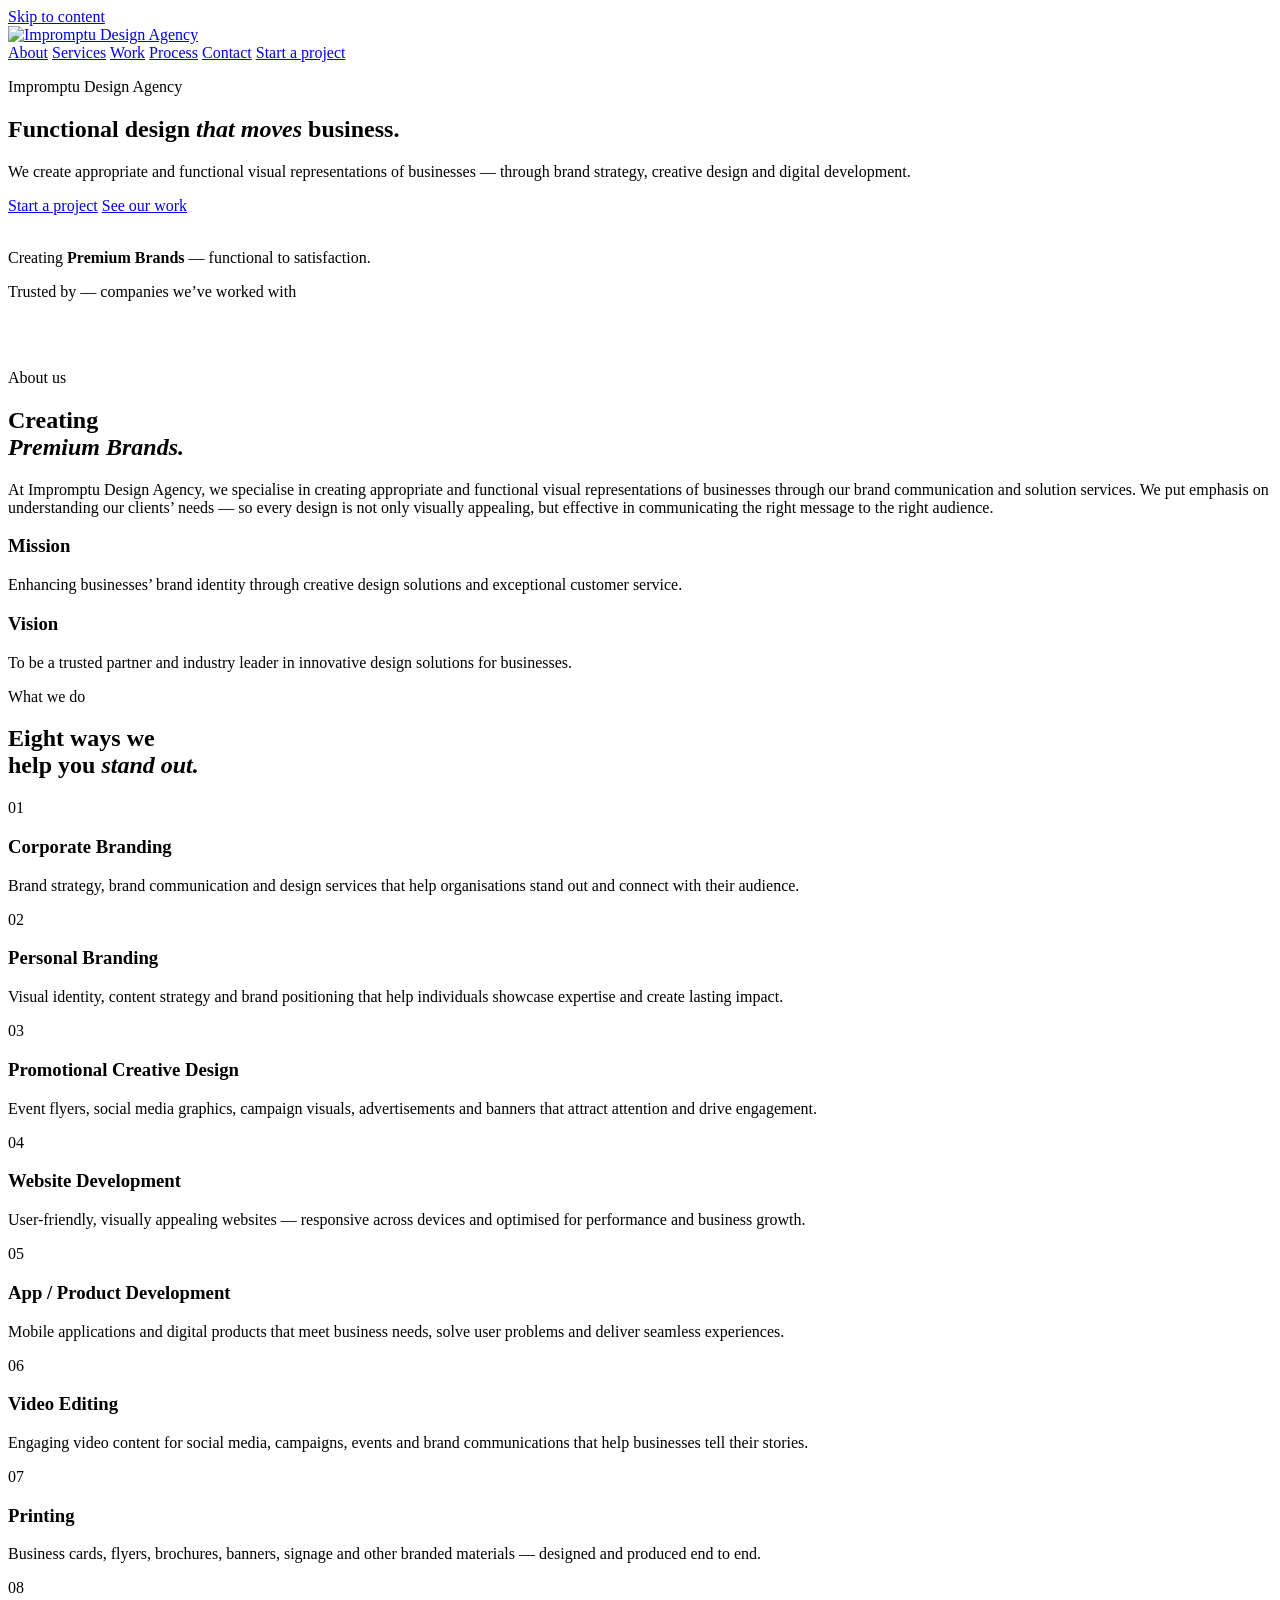
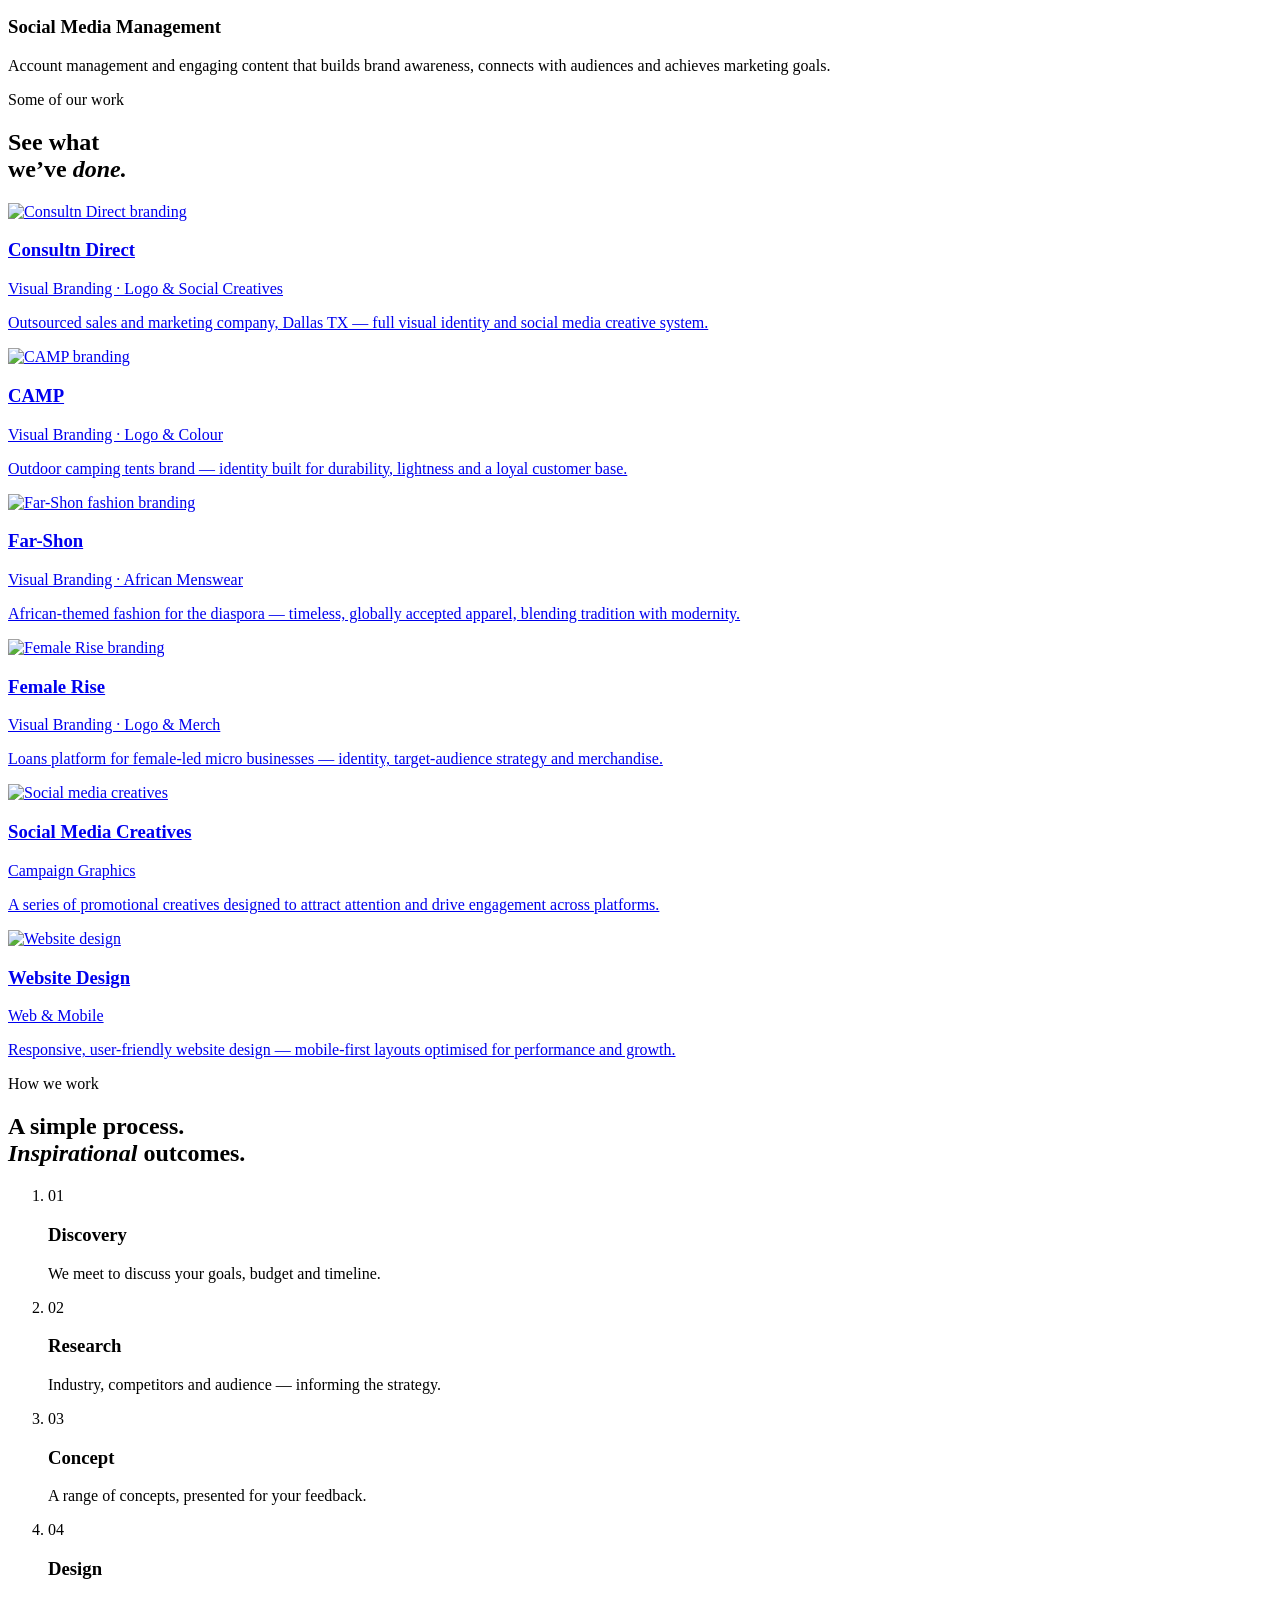
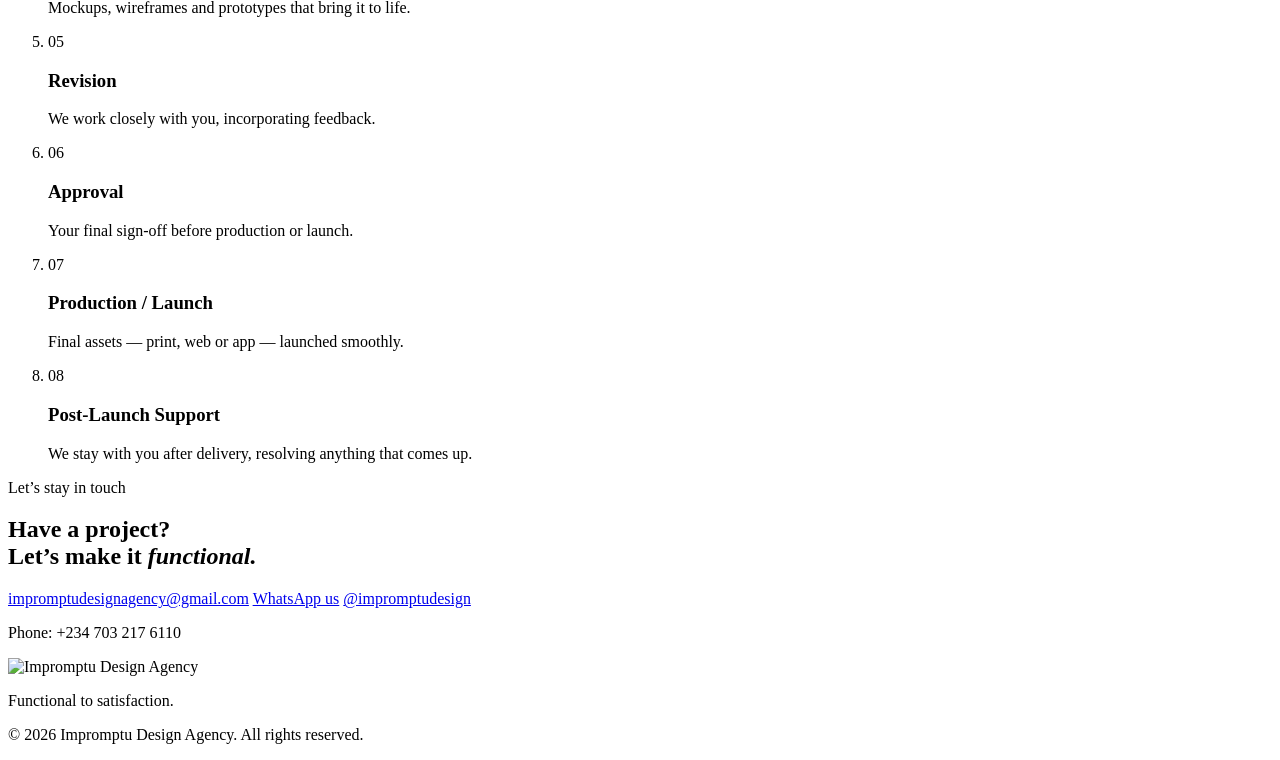
==== index.html @ 87042436 "Add index.html" ====
<!DOCTYPE html>
<html lang="en">
<head>
<meta charset="UTF-8">
<meta name="viewport" content="width=device-width, initial-scale=1.0">
<title>Impromptu Design Agency — Functional to Satisfaction</title>
<meta name="description" content="Impromptu Design Agency creates appropriate and functional visual representations of businesses through brand strategy, design and development.">
<link rel="icon" type="image/png" href="img/brand/icon.png">
<link rel="preconnect" href="https://fonts.googleapis.com">
<link rel="preconnect" href="https://fonts.gstatic.com" crossorigin>
<link href="https://fonts.googleapis.com/css2?family=Rubik:ital,wght@0,300;0,400;0,500;0,600;0,700;1,400&family=Lora:ital,wght@0,400;0,500;0,600;1,400;1,500&family=Syne:wght@500;600;700;800&display=swap" rel="stylesheet">
<link rel="stylesheet" href="css/style.css">
</head>
<body>

<a class="skip" href="#main">Skip to content</a>

<header class="site-header" id="top">
  <nav class="nav container" aria-label="Main">
    <a class="brand" href="#top" aria-label="Impromptu Design Agency home">
      <img src="img/brand/logo-secondary.png" alt="Impromptu Design Agency">
    </a>
    <div class="nav-links">
      <a href="#about">About</a>
      <a href="#services">Services</a>
      <a href="#work">Work</a>
      <a href="#process">Process</a>
      <a href="#contact">Contact</a>
      <a class="btn btn-crimson" href="mailto:impromptudesignagency@gmail.com">Start a project</a>
    </div>
  </nav>
</header>

<main id="main">

  <!-- HERO -->
  <section class="hero" aria-label="Intro">
    <div class="hero-pattern" aria-hidden="true"></div>
    <div class="container hero-inner">
      <p class="kicker reveal">Impromptu Design Agency</p>
      <h1 class="hero-title reveal">
        <span class="line">Functional design</span>
        <span class="line"><em>that moves</em> business.</span>
      </h1>
      <p class="hero-sub reveal">We create appropriate and functional visual representations of businesses — through brand strategy, creative design and digital development.</p>
      <div class="hero-cta reveal">
        <a class="btn btn-crimson" href="mailto:impromptudesignagency@gmail.com">Start a project</a>
        <a class="btn btn-ghost" href="#work">See our work</a>
      </div>
      <div class="hero-note reveal">
        <span class="droplet" aria-hidden="true"><img src="img/brand/icon.png" alt=""></span>
        <p>Creating <strong>Premium Brands</strong> — functional to satisfaction.</p>
      </div>
    </div>
  </section>

  <!-- CLIENTS MARQUEE -->
  <section class="clients" aria-label="Clients we have worked with">
    <div class="container">
      <p class="clients-label reveal">Trusted by — companies we&rsquo;ve worked with</p>
    </div>
    <div class="marquee reveal" aria-hidden="true">
      <div class="marquee-track">
        <div class="marquee-group">
          <img src="img/clients/logo_r1_1.png" alt="">
          <img src="img/clients/logo_r1_2.png" alt="">
          <img src="img/clients/logo_r1_3.png" alt="">
          <img src="img/clients/logo_r2_1.png" alt="">
          <img src="img/clients/logo_r2_2.png" alt="">
          <img src="img/clients/logo_r2_3.png" alt="">
          <img src="img/clients/logo_r3_1.png" alt="">
          <img src="img/clients/logo_r3_2.png" alt="">
          <img src="img/clients/logo_r3_3.png" alt="">
          <img src="img/clients/logo_r4_1.png" alt="">
          <img src="img/clients/logo_r4_2.png" alt="">
          <img src="img/clients/logo_r4_3.png" alt="">
          <img src="img/clients/logo_r5_1.png" alt="">
          <img src="img/clients/logo_r5_2.png" alt="">
          <img src="img/clients/logo_r5_3.png" alt="">
        </div>
        <div class="marquee-group">
          <img src="img/clients/logo_r1_1.png" alt="">
          <img src="img/clients/logo_r1_2.png" alt="">
          <img src="img/clients/logo_r1_3.png" alt="">
          <img src="img/clients/logo_r2_1.png" alt="">
          <img src="img/clients/logo_r2_2.png" alt="">
          <img src="img/clients/logo_r2_3.png" alt="">
          <img src="img/clients/logo_r3_1.png" alt="">
          <img src="img/clients/logo_r3_2.png" alt="">
          <img src="img/clients/logo_r3_3.png" alt="">
          <img src="img/clients/logo_r4_1.png" alt="">
          <img src="img/clients/logo_r4_2.png" alt="">
          <img src="img/clients/logo_r4_3.png" alt="">
          <img src="img/clients/logo_r5_1.png" alt="">
          <img src="img/clients/logo_r5_2.png" alt="">
          <img src="img/clients/logo_r5_3.png" alt="">
        </div>
      </div>
    </div>
  </section>

  <!-- ABOUT -->
  <section class="about section" id="about">
    <div class="container">
      <p class="kicker reveal">About us</p>
      <h2 class="section-title reveal">Creating<br><em>Premium Brands.</em></h2>
      <div class="about-grid">
        <p class="about-lead reveal">At Impromptu Design Agency, we specialise in creating appropriate and functional visual representations of businesses through our brand communication and solution services. We put emphasis on understanding our clients&rsquo; needs — so every design is not only visually appealing, but effective in communicating the right message to the right audience.</p>
        <div class="about-cards">
          <div class="card reveal">
            <h3>Mission</h3>
            <p>Enhancing businesses&rsquo; brand identity through creative design solutions and exceptional customer service.</p>
          </div>
          <div class="card reveal">
            <h3>Vision</h3>
            <p>To be a trusted partner and industry leader in innovative design solutions for businesses.</p>
          </div>
        </div>
      </div>
    </div>
  </section>

  <!-- SERVICES -->
  <section class="services section" id="services">
    <div class="container">
      <p class="kicker reveal">What we do</p>
      <h2 class="section-title reveal">Eight ways we<br>help you <em>stand out.</em></h2>
      <div class="services-grid">
        <article class="service reveal">
          <span class="num">01</span>
          <h3>Corporate Branding</h3>
          <p>Brand strategy, brand communication and design services that help organisations stand out and connect with their audience.</p>
        </article>
        <article class="service reveal">
          <span class="num">02</span>
          <h3>Personal Branding</h3>
          <p>Visual identity, content strategy and brand positioning that help individuals showcase expertise and create lasting impact.</p>
        </article>
        <article class="service reveal">
          <span class="num">03</span>
          <h3>Promotional Creative Design</h3>
          <p>Event flyers, social media graphics, campaign visuals, advertisements and banners that attract attention and drive engagement.</p>
        </article>
        <article class="service reveal">
          <span class="num">04</span>
          <h3>Website Development</h3>
          <p>User-friendly, visually appealing websites — responsive across devices and optimised for performance and business growth.</p>
        </article>
        <article class="service reveal">
          <span class="num">05</span>
          <h3>App / Product Development</h3>
          <p>Mobile applications and digital products that meet business needs, solve user problems and deliver seamless experiences.</p>
        </article>
        <article class="service reveal">
          <span class="num">06</span>
          <h3>Video Editing</h3>
          <p>Engaging video content for social media, campaigns, events and brand communications that help businesses tell their stories.</p>
        </article>
        <article class="service reveal">
          <span class="num">07</span>
          <h3>Printing</h3>
          <p>Business cards, flyers, brochures, banners, signage and other branded materials — designed and produced end to end.</p>
        </article>
        <article class="service reveal">
          <span class="num">08</span>
          <h3>Social Media Management</h3>
          <p>Account management and engaging content that builds brand awareness, connects with audiences and achieves marketing goals.</p>
        </article>
      </div>
    </div>
  </section>

  <!-- WORK -->
  <section class="work section" id="work">
    <div class="container">
      <p class="kicker reveal">Some of our work</p>
      <h2 class="section-title reveal">See what<br>we&rsquo;ve <em>done.</em></h2>
      <div class="work-grid">
        <a class="work-tile reveal" href="#contact">
          <div class="tile-media"><img src="img/portfolio/consultn/2.jpg" alt="Consultn Direct branding"></div>
          <div class="tile-info">
            <h3>Consultn Direct</h3>
            <p class="tag">Visual Branding · Logo &amp; Social Creatives</p>
            <p>Outsourced sales and marketing company, Dallas TX — full visual identity and social media creative system.</p>
          </div>
        </a>
        <a class="work-tile reveal" href="#contact">
          <div class="tile-media"><img src="img/portfolio/camp/1.jpg" alt="CAMP branding"></div>
          <div class="tile-info">
            <h3>CAMP</h3>
            <p class="tag">Visual Branding · Logo &amp; Colour</p>
            <p>Outdoor camping tents brand — identity built for durability, lightness and a loyal customer base.</p>
          </div>
        </a>
        <a class="work-tile reveal" href="#contact">
          <div class="tile-media"><img src="img/portfolio/farshion/2.jpg" alt="Far-Shon fashion branding"></div>
          <div class="tile-info">
            <h3>Far-Shon</h3>
            <p class="tag">Visual Branding · African Menswear</p>
            <p>African-themed fashion for the diaspora — timeless, globally accepted apparel, blending tradition with modernity.</p>
          </div>
        </a>
        <a class="work-tile reveal" href="#contact">
          <div class="tile-media"><img src="img/portfolio/femalerise/1.jpg" alt="Female Rise branding"></div>
          <div class="tile-info">
            <h3>Female Rise</h3>
            <p class="tag">Visual Branding · Logo &amp; Merch</p>
            <p>Loans platform for female-led micro businesses — identity, target-audience strategy and merchandise.</p>
          </div>
        </a>
        <a class="work-tile reveal" href="#contact">
          <div class="tile-media"><img src="img/portfolio/social/1.jpg" alt="Social media creatives"></div>
          <div class="tile-info">
            <h3>Social Media Creatives</h3>
            <p class="tag">Campaign Graphics</p>
            <p>A series of promotional creatives designed to attract attention and drive engagement across platforms.</p>
          </div>
        </a>
        <a class="work-tile reveal" href="#contact">
          <div class="tile-media"><img src="img/portfolio/webdesign/1.jpg" alt="Website design"></div>
          <div class="tile-info">
            <h3>Website Design</h3>
            <p class="tag">Web &amp; Mobile</p>
            <p>Responsive, user-friendly website design — mobile-first layouts optimised for performance and growth.</p>
          </div>
        </a>
      </div>
    </div>
  </section>

  <!-- PROCESS -->
  <section class="process section" id="process">
    <div class="container">
      <p class="kicker reveal">How we work</p>
      <h2 class="section-title reveal">A simple process.<br><em>Inspirational</em> outcomes.</h2>
      <ol class="process-list">
        <li class="reveal"><span class="num">01</span><h3>Discovery</h3><p>We meet to discuss your goals, budget and timeline.</p></li>
        <li class="reveal"><span class="num">02</span><h3>Research</h3><p>Industry, competitors and audience — informing the strategy.</p></li>
        <li class="reveal"><span class="num">03</span><h3>Concept</h3><p>A range of concepts, presented for your feedback.</p></li>
        <li class="reveal"><span class="num">04</span><h3>Design</h3><p>Mockups, wireframes and prototypes that bring it to life.</p></li>
        <li class="reveal"><span class="num">05</span><h3>Revision</h3><p>We work closely with you, incorporating feedback.</p></li>
        <li class="reveal"><span class="num">06</span><h3>Approval</h3><p>Your final sign-off before production or launch.</p></li>
        <li class="reveal"><span class="num">07</span><h3>Production / Launch</h3><p>Final assets — print, web or app — launched smoothly.</p></li>
        <li class="reveal"><span class="num">08</span><h3>Post-Launch Support</h3><p>We stay with you after delivery, resolving anything that comes up.</p></li>
      </ol>
    </div>
  </section>

  <!-- CONTACT -->
  <section class="contact section" id="contact">
    <div class="container">
      <p class="kicker reveal">Let&rsquo;s stay in touch</p>
      <h2 class="section-title reveal">Have a project?<br>Let&rsquo;s make it <em>functional.</em></h2>
      <div class="contact-actions reveal">
        <a class="btn btn-crimson" href="mailto:impromptudesignagency@gmail.com">impromptudesignagency@gmail.com</a>
        <a class="btn btn-ghost" href="https://wa.me/2347032176110" target="_blank" rel="noopener">WhatsApp us</a>
        <a class="btn btn-ghost" href="https://instagram.com/impromptudesign" target="_blank" rel="noopener">@impromptudesign</a>
      </div>
      <p class="contact-phone reveal">Phone: +234 703 217 6110</p>
    </div>
  </section>

</main>

<footer class="site-footer">
  <div class="container footer-inner">
    <img src="img/brand/logo-secondary.png" alt="Impromptu Design Agency">
    <p>Functional to satisfaction.</p>
    <p class="fine">© <span id="year">2026</span> Impromptu Design Agency. All rights reserved.</p>
  </div>
</footer>

<script src="js/main.js"></script>
</body>
</html>
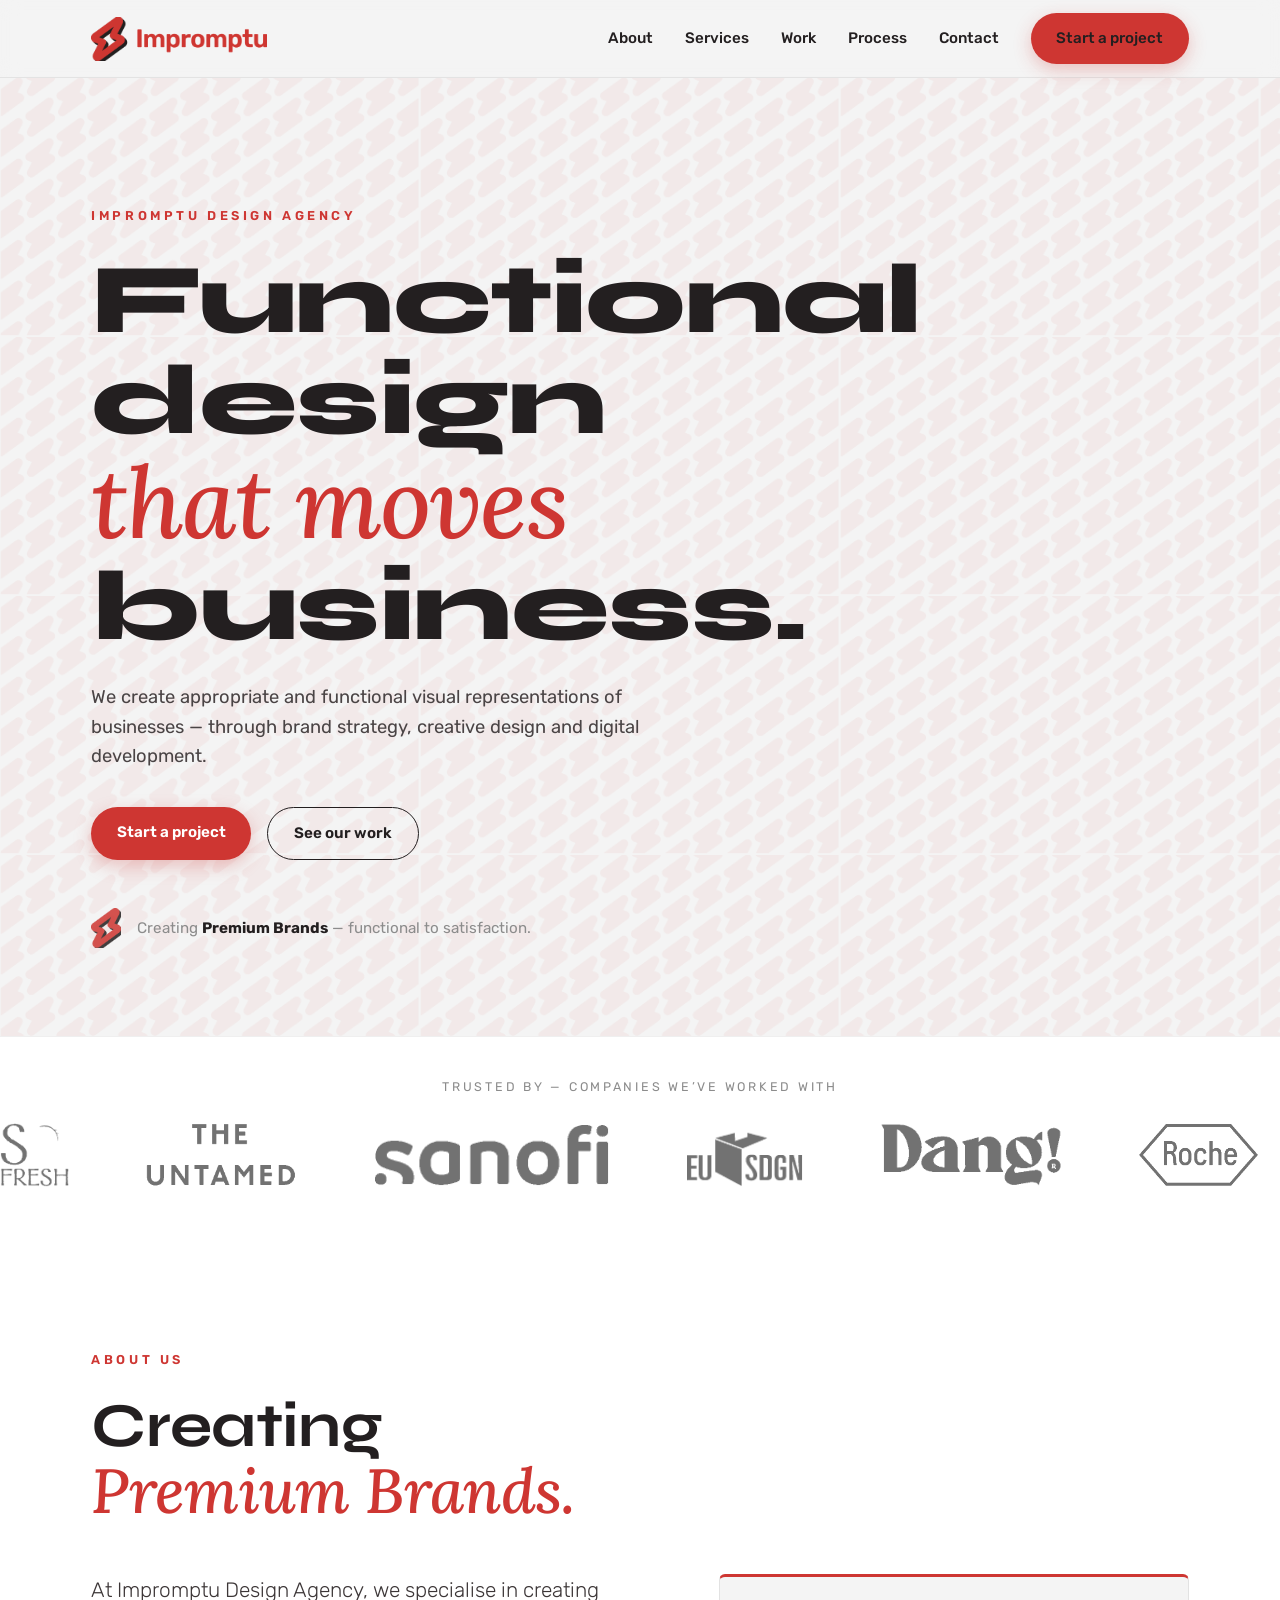
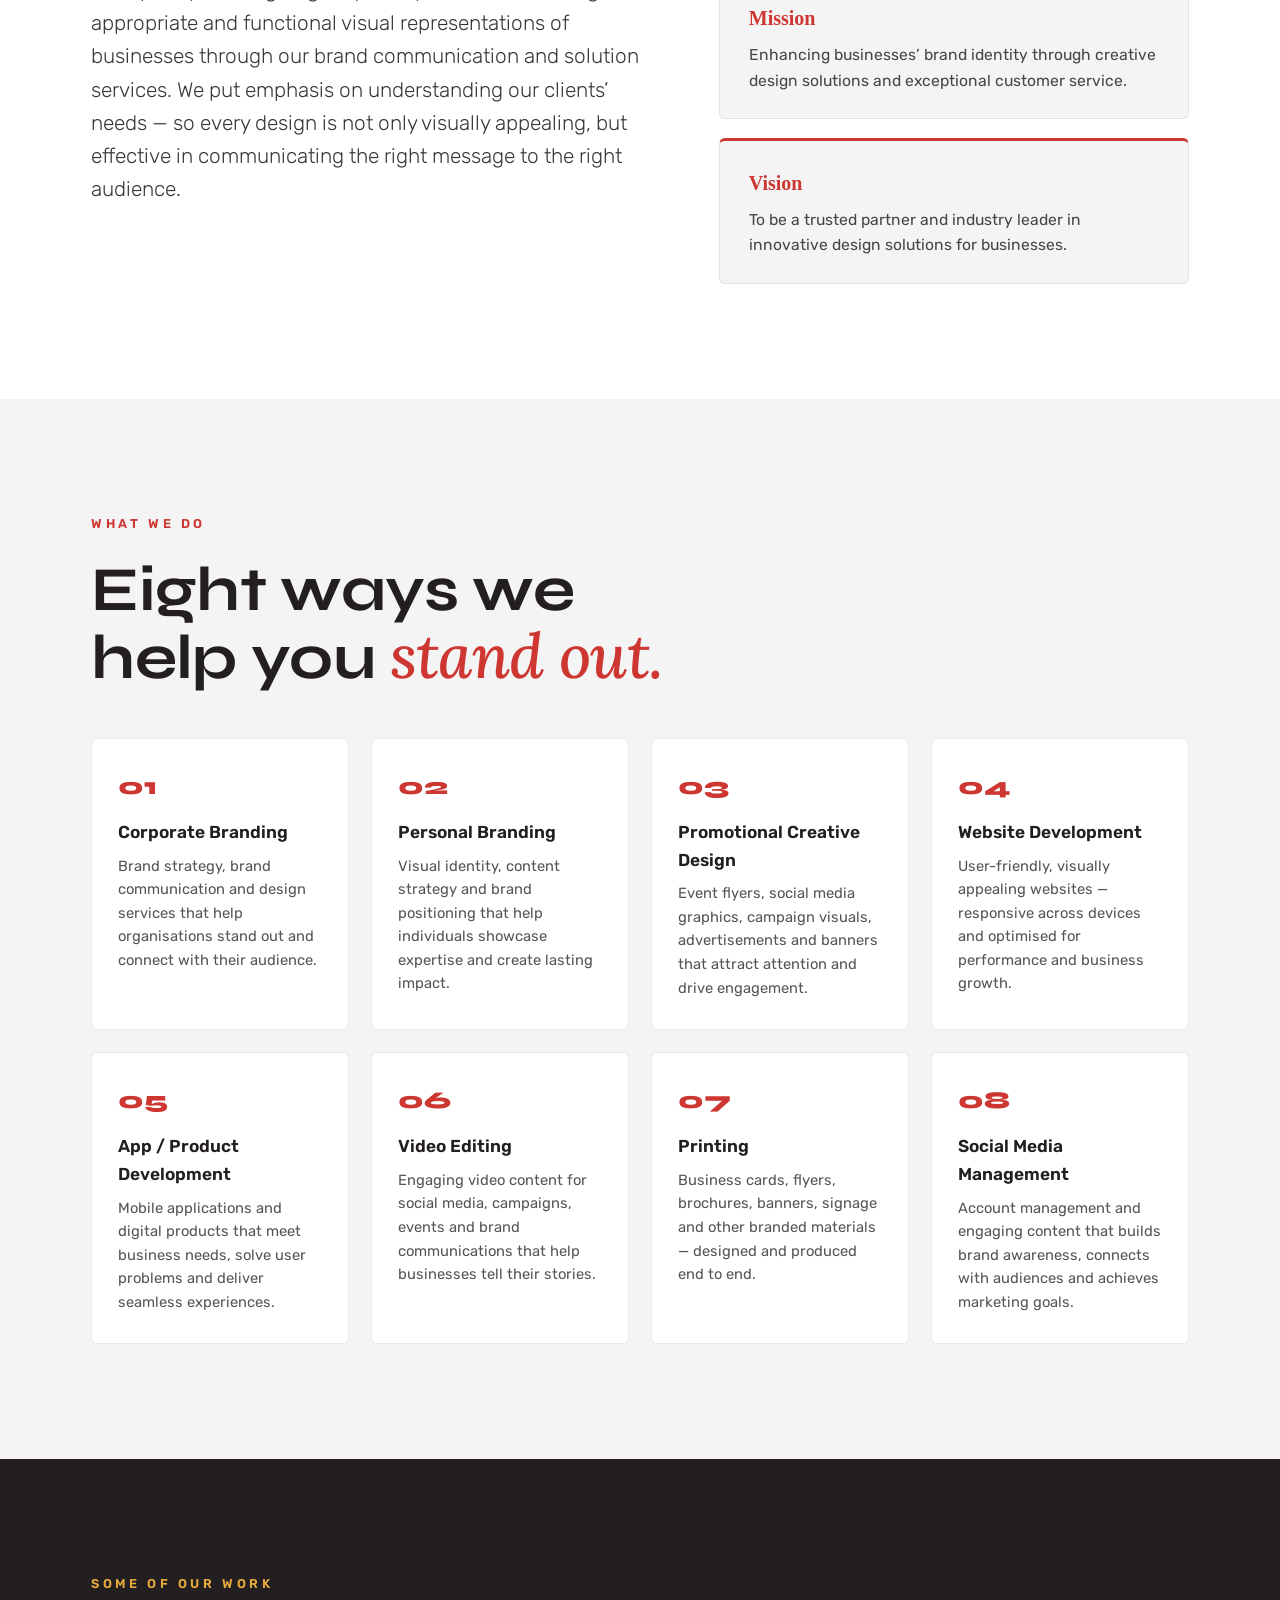
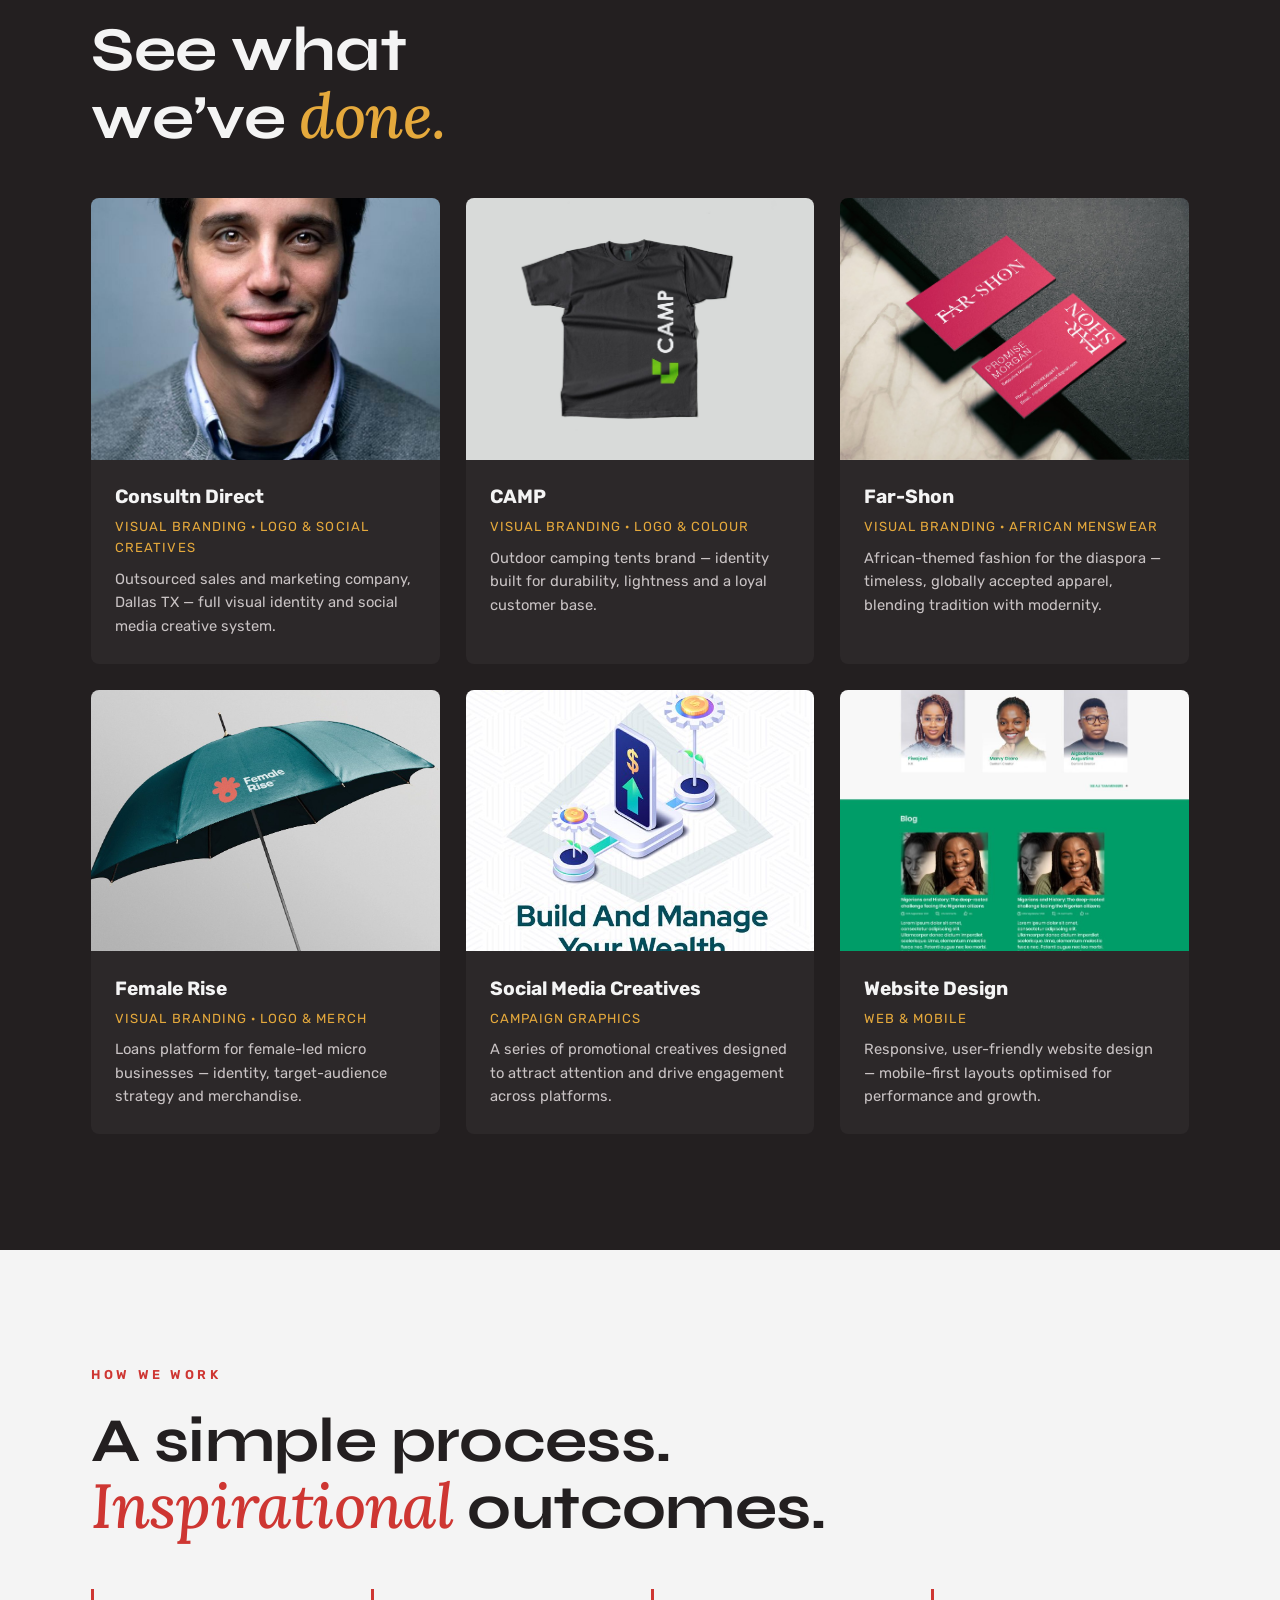
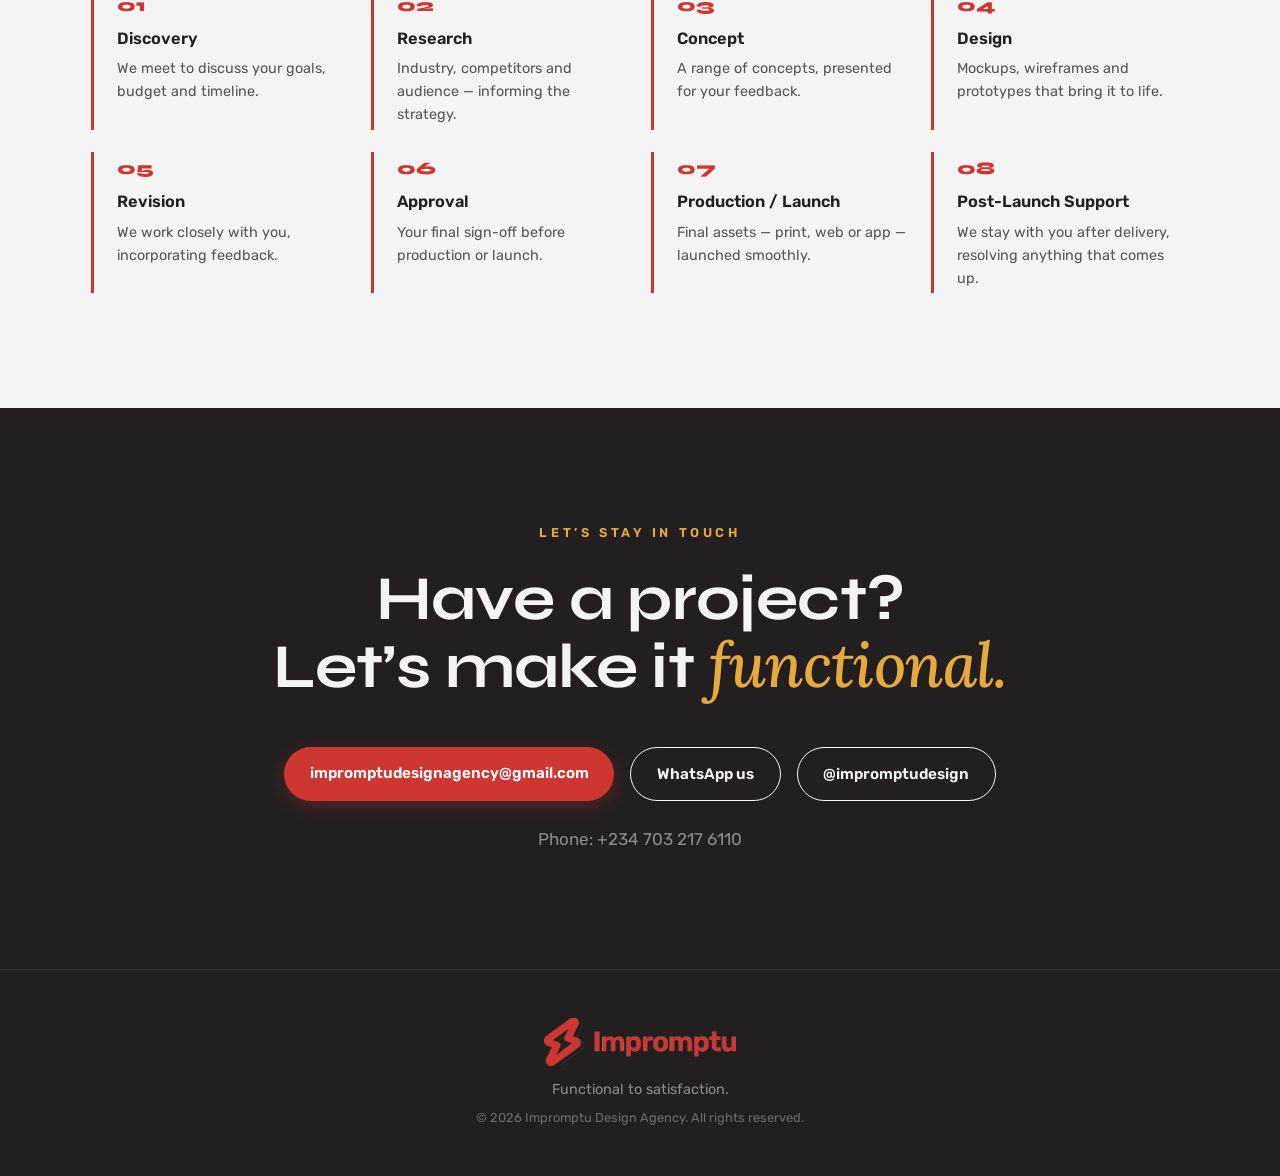
==== commit 9c7ca718: "Portfolio pages: index.html" ====
--- a/index.html
+++ b/index.html
@@ -23,7 +23,7 @@
     <div class="nav-links">
       <a href="#about">About</a>
       <a href="#services">Services</a>
-      <a href="#work">Work</a>
+      <a href="work.html">Work</a>
       <a href="#process">Process</a>
       <a href="#contact">Contact</a>
       <a class="btn btn-crimson" href="mailto:impromptudesignagency@gmail.com">Start a project</a>
@@ -176,7 +176,7 @@
       <p class="kicker reveal">Some of our work</p>
       <h2 class="section-title reveal">See what<br>we&rsquo;ve <em>done.</em></h2>
       <div class="work-grid">
-        <a class="work-tile reveal" href="#contact">
+        <a class="work-tile reveal" href="work/consultn/">
           <div class="tile-media"><img src="img/portfolio/consultn/2.jpg" alt="Consultn Direct branding"></div>
           <div class="tile-info">
             <h3>Consultn Direct</h3>
@@ -184,7 +184,7 @@
             <p>Outsourced sales and marketing company, Dallas TX — full visual identity and social media creative system.</p>
           </div>
         </a>
-        <a class="work-tile reveal" href="#contact">
+        <a class="work-tile reveal" href="work/camp/">
           <div class="tile-media"><img src="img/portfolio/camp/1.jpg" alt="CAMP branding"></div>
           <div class="tile-info">
             <h3>CAMP</h3>
@@ -192,7 +192,7 @@
             <p>Outdoor camping tents brand — identity built for durability, lightness and a loyal customer base.</p>
           </div>
         </a>
-        <a class="work-tile reveal" href="#contact">
+        <a class="work-tile reveal" href="work/farshion/">
           <div class="tile-media"><img src="img/portfolio/farshion/2.jpg" alt="Far-Shon fashion branding"></div>
           <div class="tile-info">
             <h3>Far-Shon</h3>
@@ -200,7 +200,7 @@
             <p>African-themed fashion for the diaspora — timeless, globally accepted apparel, blending tradition with modernity.</p>
           </div>
         </a>
-        <a class="work-tile reveal" href="#contact">
+        <a class="work-tile reveal" href="work/femalerise/">
           <div class="tile-media"><img src="img/portfolio/femalerise/1.jpg" alt="Female Rise branding"></div>
           <div class="tile-info">
             <h3>Female Rise</h3>
@@ -208,7 +208,7 @@
             <p>Loans platform for female-led micro businesses — identity, target-audience strategy and merchandise.</p>
           </div>
         </a>
-        <a class="work-tile reveal" href="#contact">
+        <a class="work-tile reveal" href="work/social/">
           <div class="tile-media"><img src="img/portfolio/social/1.jpg" alt="Social media creatives"></div>
           <div class="tile-info">
             <h3>Social Media Creatives</h3>
@@ -216,7 +216,7 @@
             <p>A series of promotional creatives designed to attract attention and drive engagement across platforms.</p>
           </div>
         </a>
-        <a class="work-tile reveal" href="#contact">
+        <a class="work-tile reveal" href="work/webdesign/">
           <div class="tile-media"><img src="img/portfolio/webdesign/1.jpg" alt="Website design"></div>
           <div class="tile-info">
             <h3>Website Design</h3>
--- a/css/style.css
+++ b/css/style.css
@@ -0,0 +1,234 @@
+/* Impromptu Design Agency — brand palette & type */
+:root {
+  --crimson: #CE3632;
+  --crimson-dark: #A92A26;
+  --charcoal: #231F20;
+  --alabaster: #F4F4F4;
+  --gray: #8C8C8C;
+  --navy: #2C3E50;
+  --amber: #E5A93C;
+  --white: #FFFFFF;
+  --font-body: "Rubik", system-ui, sans-serif;
+  --font-serif: "Lora", Georgia, serif;
+  --font-display: "Syne", "Rubik", sans-serif;
+  --maxw: 1200px;
+  --pad: clamp(1.25rem, 4vw, 4rem);
+}
+
+*, *::before, *::after { box-sizing: border-box; margin: 0; padding: 0; }
+
+html { scroll-behavior: smooth; }
+
+body {
+  font-family: var(--font-body);
+  background: var(--alabaster);
+  color: var(--charcoal);
+  line-height: 1.6;
+  font-size: 17px;
+  -webkit-font-smoothing: antialiased;
+}
+
+img { max-width: 100%; display: block; }
+
+.skip {
+  position: absolute; left: -9999px; top: 0;
+  background: var(--crimson); color: #fff; padding: .75rem 1.25rem; z-index: 999;
+}
+.skip:focus { left: 0; }
+
+.container { max-width: var(--maxw); margin: 0 auto; padding: 0 var(--pad); }
+.section { padding: clamp(4rem, 9vw, 7.5rem) 0; }
+
+/* ---------- nav ---------- */
+.site-header {
+  position: sticky; top: 0; z-index: 100;
+  background: rgba(244,244,244,.92);
+  backdrop-filter: blur(10px);
+  border-bottom: 1px solid rgba(35,31,32,.08);
+}
+.nav { display: flex; align-items: center; justify-content: space-between; padding-top: .8rem; padding-bottom: .8rem; }
+.brand img { height: 44px; width: auto; }
+.nav-links { display: flex; align-items: center; gap: clamp(1rem, 2.5vw, 2rem); }
+.nav-links a { text-decoration: none; color: var(--charcoal); font-weight: 500; font-size: .95rem; position: relative; }
+.nav-links a:not(.btn)::after {
+  content: ""; position: absolute; left: 0; bottom: -4px; height: 2px; width: 0;
+  background: var(--crimson); transition: width .25s ease;
+}
+.nav-links a:not(.btn):hover::after { width: 100%; }
+
+.btn {
+  display: inline-block; padding: .85rem 1.6rem; border-radius: 999px;
+  font-weight: 600; font-size: .95rem; text-decoration: none;
+  transition: transform .2s ease, box-shadow .2s ease, background .2s ease, color .2s ease;
+}
+.btn:hover { transform: translateY(-2px); }
+.btn-crimson { background: var(--crimson); color: #fff; box-shadow: 0 6px 18px rgba(206,54,50,.28); }
+.btn-crimson:hover { background: var(--crimson-dark); }
+.btn-ghost { border: 1.5px solid var(--charcoal); color: var(--charcoal); background: transparent; }
+.btn-ghost:hover { background: var(--charcoal); color: var(--alabaster); }
+
+/* ---------- hero ---------- */
+.hero {
+  position: relative; overflow: hidden;
+  padding: clamp(4rem, 10vw, 8rem) 0 clamp(3rem, 7vw, 5.5rem);
+}
+.hero-pattern {
+  position: absolute; inset: 0; opacity: .05; pointer-events: none;
+  background-image: url("../img/brand/pattern.png");
+  background-size: 420px; background-repeat: repeat;
+}
+.hero-inner { position: relative; }
+.kicker {
+  text-transform: uppercase; letter-spacing: .28em; font-size: .8rem;
+  color: var(--crimson); font-weight: 600; margin-bottom: 1.4rem;
+}
+.hero-title {
+  font-family: var(--font-display);
+  font-size: clamp(2.6rem, 8.5vw, 6.2rem);
+  line-height: 1.02; font-weight: 800; letter-spacing: -.015em;
+}
+.hero-title .line { display: block; }
+.hero-title em { font-family: var(--font-serif); font-style: italic; font-weight: 500; color: var(--crimson); }
+.hero-sub {
+  max-width: 620px; margin-top: 1.6rem; font-size: clamp(1rem, 1.6vw, 1.15rem);
+  color: #4a4445;
+}
+.hero-cta { margin-top: 2.2rem; display: flex; flex-wrap: wrap; gap: 1rem; }
+.hero-note {
+  margin-top: 3rem; display: flex; align-items: center; gap: 1rem;
+  color: var(--gray); font-size: .95rem;
+}
+.hero-note .droplet img { height: 40px; width: auto; opacity: .85; }
+.hero-note strong { color: var(--charcoal); }
+
+/* ---------- clients marquee ---------- */
+.clients { padding: 2.5rem 0 3rem; border-top: 1px solid rgba(35,31,32,.07); background: var(--white); }
+.clients-label {
+  text-transform: uppercase; letter-spacing: .22em; font-size: .78rem;
+  color: var(--gray); text-align: center; margin-bottom: 1.6rem;
+}
+.marquee { overflow: hidden; }
+.marquee-track { display: flex; width: max-content; animation: marquee 55s linear infinite; }
+.marquee:hover .marquee-track { animation-play-state: paused; }
+.marquee-group { display: flex; align-items: center; gap: clamp(2.5rem, 6vw, 5rem); padding-right: clamp(2.5rem, 6vw, 5rem); }
+.marquee-group img {
+  height: clamp(42px, 6vw, 64px); width: auto;
+  filter: grayscale(1) contrast(1.05); opacity: .55;
+  transition: opacity .3s ease, filter .3s ease;
+}
+.marquee-group img:hover { opacity: 1; filter: grayscale(0); }
+@keyframes marquee { from { transform: translateX(0); } to { transform: translateX(-50%); } }
+
+/* ---------- section titles ---------- */
+.section-title {
+  font-family: var(--font-display);
+  font-size: clamp(2.1rem, 5.5vw, 3.9rem);
+  line-height: 1.05; font-weight: 700; letter-spacing: -.01em;
+  margin-bottom: clamp(2rem, 4vw, 3rem);
+}
+.section-title em { font-family: var(--font-serif); font-style: italic; font-weight: 500; color: var(--crimson); }
+
+/* ---------- about ---------- */
+.about { background: var(--white); }
+.about-grid { display: grid; grid-template-columns: 1.2fr 1fr; gap: clamp(2rem, 5vw, 4rem); align-items: start; }
+.about-lead { font-size: clamp(1.05rem, 1.8vw, 1.3rem); font-weight: 300; color: #3c3637; }
+.about-cards { display: grid; gap: 1.2rem; }
+.card {
+  background: var(--alabaster); border: 1px solid rgba(35,31,32,.08);
+  border-top: 3px solid var(--crimson); padding: 1.6rem 1.8rem; border-radius: 6px;
+}
+.card h3 { font-family: var(--font-serif); font-size: 1.25rem; margin-bottom: .5rem; color: var(--crimson); }
+.card p { color: #4a4445; font-size: .98rem; }
+
+/* ---------- services ---------- */
+.services-grid { display: grid; grid-template-columns: repeat(4, 1fr); gap: 1.4rem; }
+.service {
+  background: var(--white); border: 1px solid rgba(35,31,32,.09);
+  padding: 1.8rem 1.6rem; border-radius: 6px;
+  transition: transform .25s ease, box-shadow .25s ease, border-color .25s ease;
+}
+.service:hover { transform: translateY(-6px); box-shadow: 0 18px 40px rgba(35,31,32,.10); border-color: var(--crimson); }
+.service .num {
+  font-family: var(--font-display); font-weight: 800; color: var(--crimson);
+  font-size: 1.5rem; display: block; margin-bottom: .8rem;
+}
+.service h3 { font-size: 1.08rem; margin-bottom: .5rem; font-weight: 600; }
+.service p { font-size: .92rem; color: #555; }
+
+/* ---------- work ---------- */
+.work { background: var(--charcoal); color: var(--alabaster); }
+.work .kicker { color: var(--amber); }
+.work .section-title em { color: var(--amber); }
+.work-grid { display: grid; grid-template-columns: repeat(3, 1fr); gap: 1.6rem; }
+.work-tile {
+  display: block; text-decoration: none; color: inherit;
+  background: #2c2829; border-radius: 8px; overflow: hidden;
+  transition: transform .3s ease, box-shadow .3s ease;
+}
+.work-tile:hover { transform: translateY(-8px); box-shadow: 0 24px 48px rgba(0,0,0,.45); }
+.tile-media { overflow: hidden; aspect-ratio: 4 / 3; }
+.tile-media img { width: 100%; height: 100%; object-fit: cover; transition: transform .5s ease; }
+.work-tile:hover .tile-media img { transform: scale(1.05); }
+.tile-info { padding: 1.4rem 1.5rem 1.6rem; }
+.tile-info h3 { font-size: 1.2rem; margin-bottom: .2rem; }
+.tile-info .tag { color: var(--amber); font-size: .82rem; text-transform: uppercase; letter-spacing: .08em; margin-bottom: .6rem; }
+.tile-info p:last-child { font-size: .92rem; color: #c9c3c4; }
+
+/* ---------- process ---------- */
+.process-list {
+  list-style: none; display: grid; grid-template-columns: repeat(4, 1fr);
+  gap: 1.4rem; counter-reset: none;
+}
+.process-list li {
+  border-left: 3px solid var(--crimson); padding: .2rem 0 .2rem 1.4rem;
+  transition: transform .25s ease;
+}
+.process-list li:hover { transform: translateX(6px); }
+.process-list .num {
+  font-family: var(--font-display); font-weight: 800; color: var(--crimson); font-size: 1.1rem;
+}
+.process-list h3 { font-size: 1.02rem; margin: .35rem 0; font-weight: 600; }
+.process-list p { font-size: .9rem; color: #555; }
+
+/* ---------- contact ---------- */
+.contact { background: var(--charcoal); color: var(--alabaster); text-align: center; }
+.contact .kicker { color: var(--amber); }
+.contact .section-title em { color: var(--amber); }
+.contact-actions { display: flex; flex-wrap: wrap; gap: 1rem; justify-content: center; }
+.contact .btn-ghost { border-color: var(--alabaster); color: var(--alabaster); }
+.contact .btn-ghost:hover { background: var(--alabaster); color: var(--charcoal); }
+.contact-phone { margin-top: 1.6rem; color: var(--gray); }
+
+/* ---------- footer ---------- */
+.site-footer { background: var(--charcoal); border-top: 1px solid rgba(244,244,244,.1); padding: 3rem 0; color: var(--alabaster); }
+.footer-inner { text-align: center; }
+.footer-inner img { height: 48px; margin: 0 auto .8rem; }
+.footer-inner p { color: var(--gray); font-size: .9rem; }
+.fine { margin-top: .4rem; font-size: .8rem !important; opacity: .7; }
+
+/* ---------- reveal animation (subtle, fail-safe) ---------- */
+/* Default: everything visible. Only when JS is running do we hide .reveal */
+/* and progressively show it; a safety timeout in JS reveals all as backup. */
+html.js .reveal { opacity: 0; transform: translateY(22px); transition: opacity .7s ease, transform .7s ease; }
+html.js .reveal.visible { opacity: 1; transform: none; }
+
+/* ---------- responsive ---------- */
+@media (max-width: 1020px) {
+  .services-grid, .process-list { grid-template-columns: repeat(2, 1fr); }
+  .work-grid { grid-template-columns: repeat(2, 1fr); }
+  .about-grid { grid-template-columns: 1fr; }
+}
+@media (max-width: 640px) {
+  .nav-links a:not(.btn) { display: none; }
+  .work-grid { grid-template-columns: 1fr; }
+  .services-grid, .process-list { grid-template-columns: 1fr; }
+  .hero-title { font-size: clamp(2.3rem, 11vw, 3.4rem); }
+}
+
+/* ---------- reduced motion ---------- */
+@media (prefers-reduced-motion: reduce) {
+  html { scroll-behavior: auto; }
+  .marquee-track { animation: none; }
+  .reveal { opacity: 1; transform: none; transition: none; }
+  * { transition-duration: .01ms !important; animation-duration: .01ms !important; }
+}
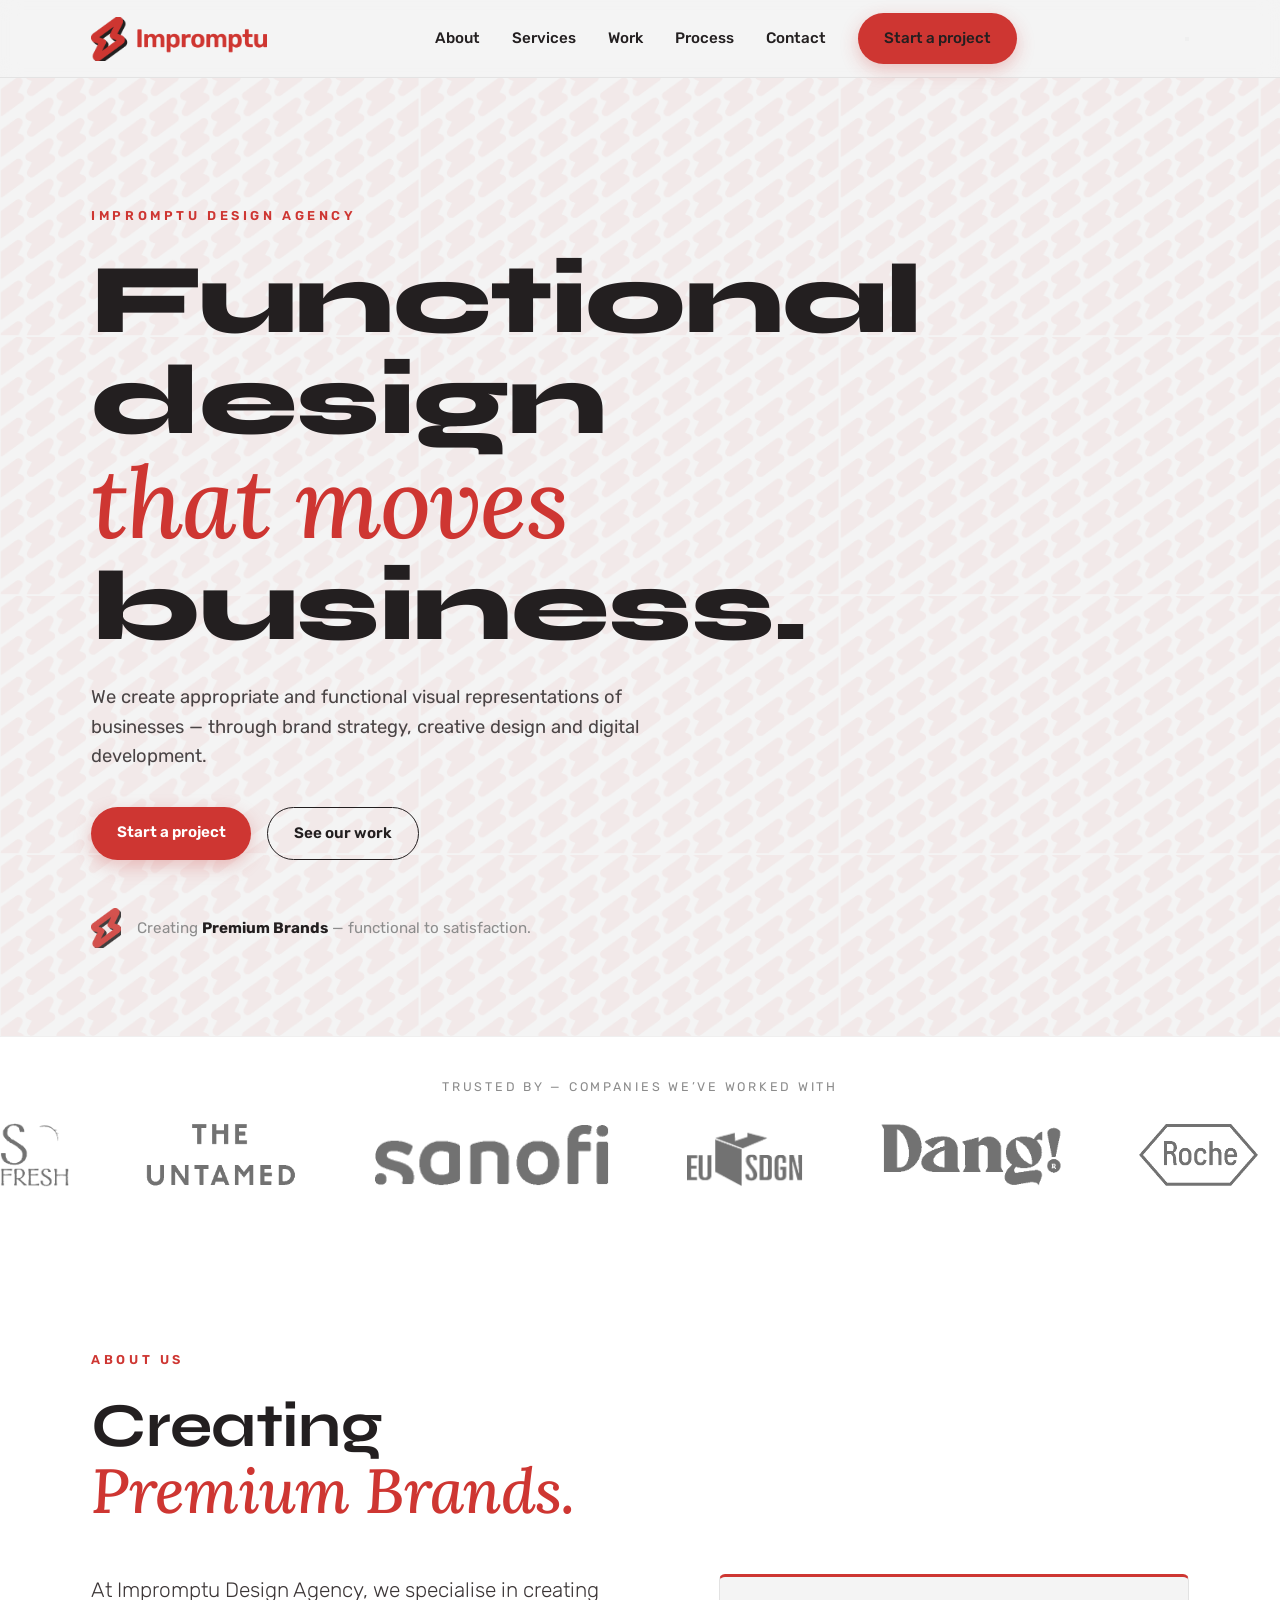
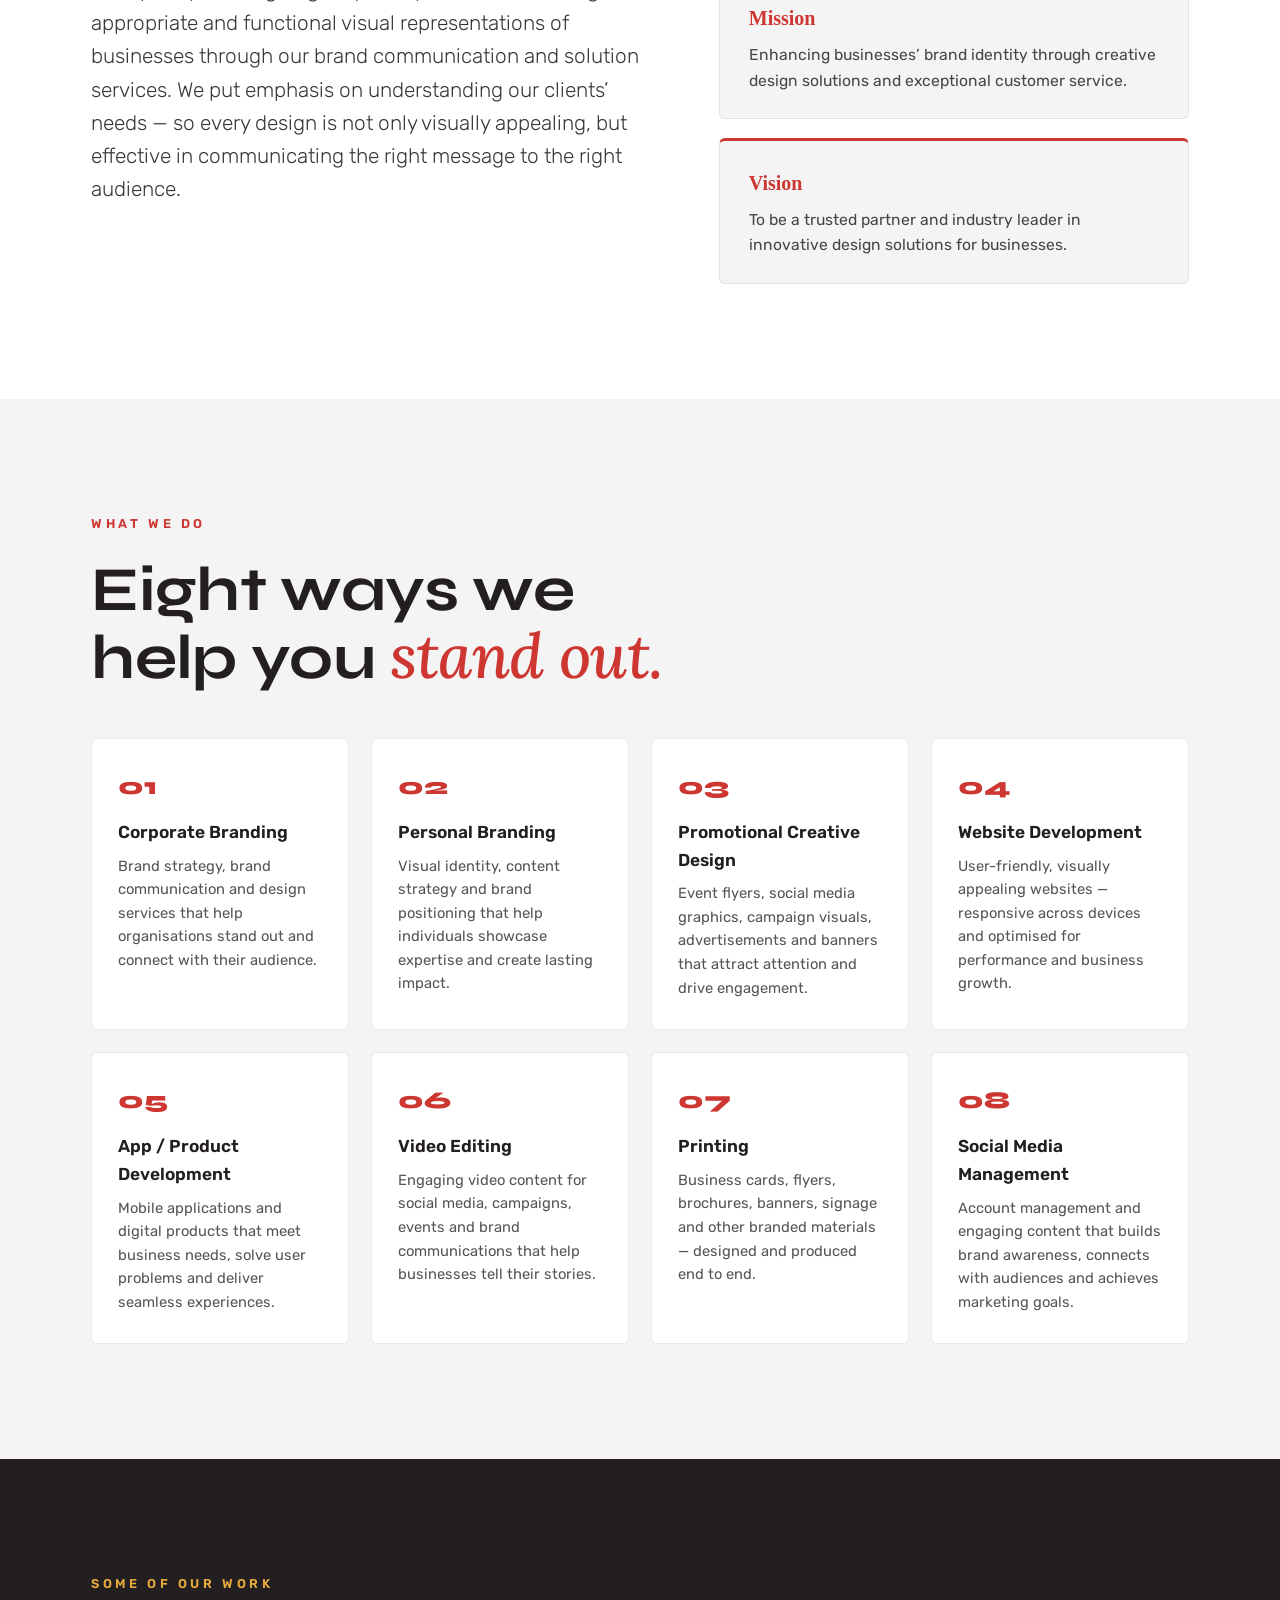
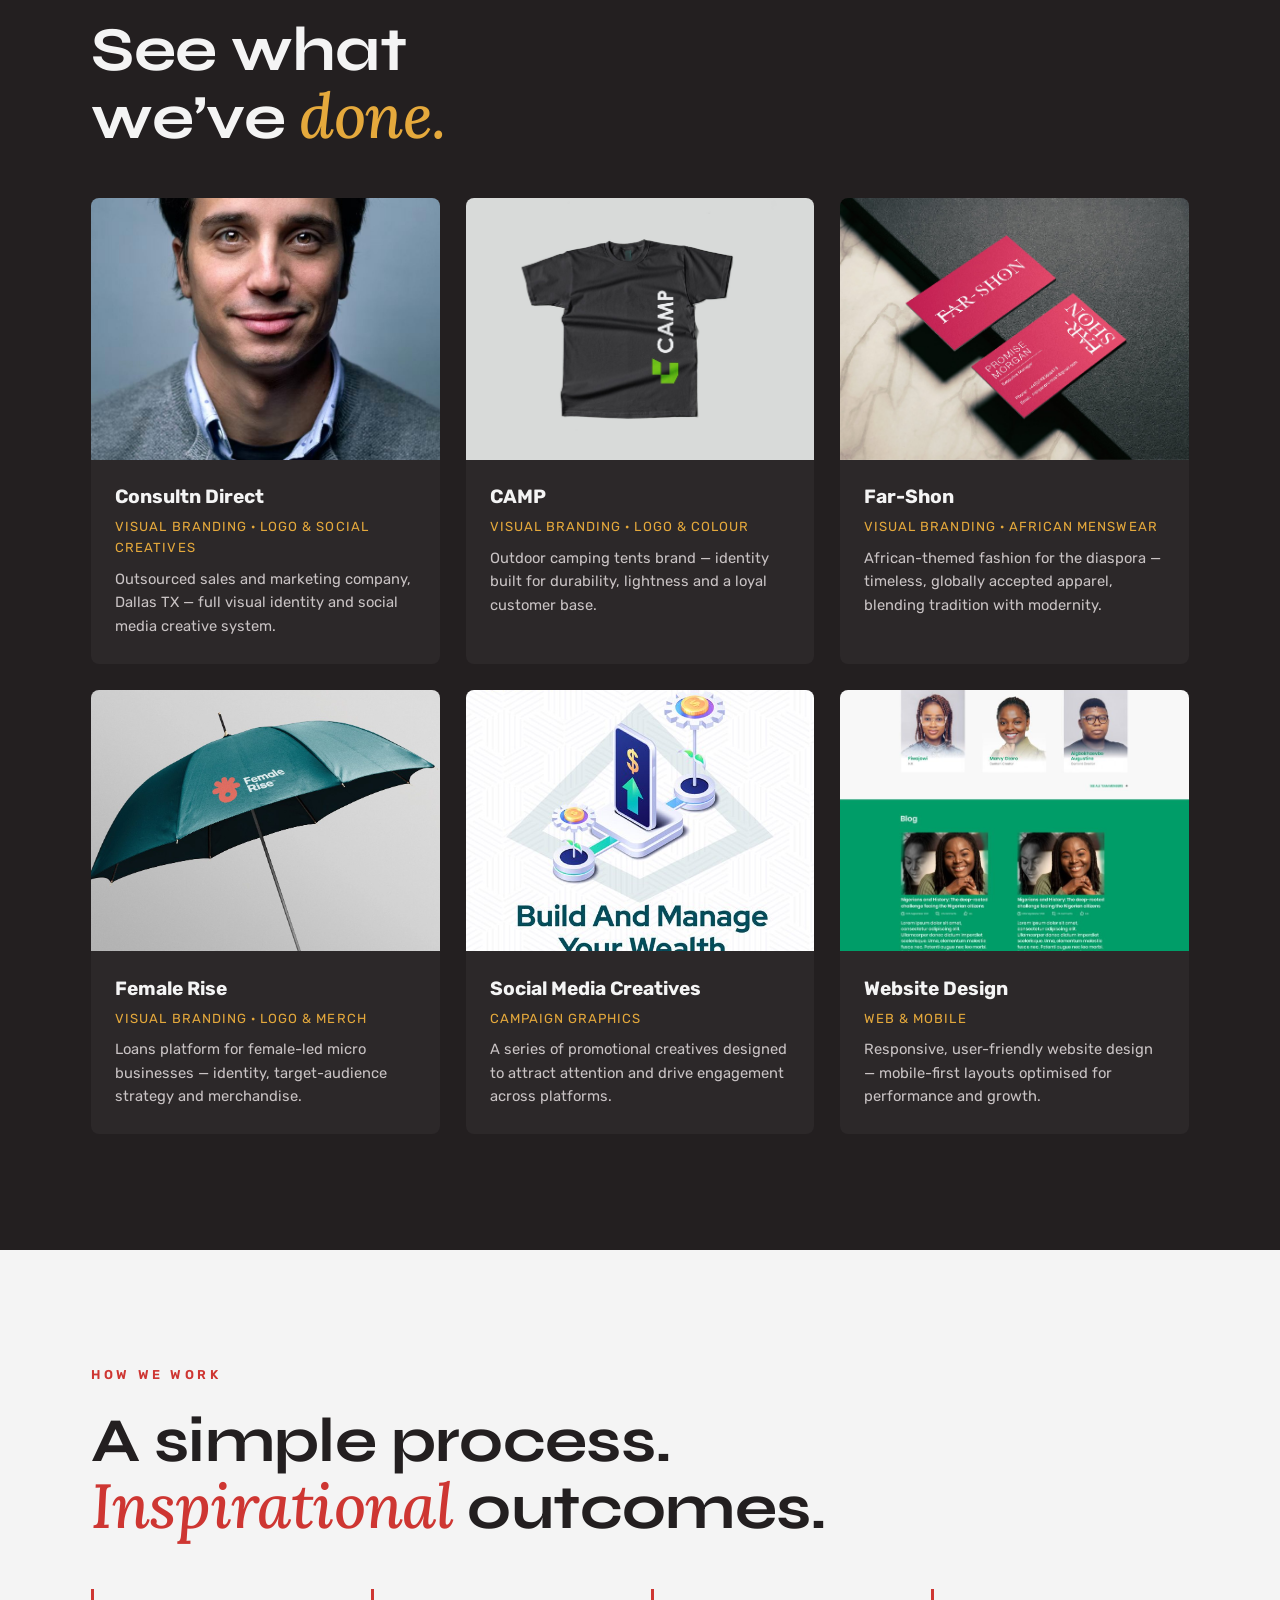
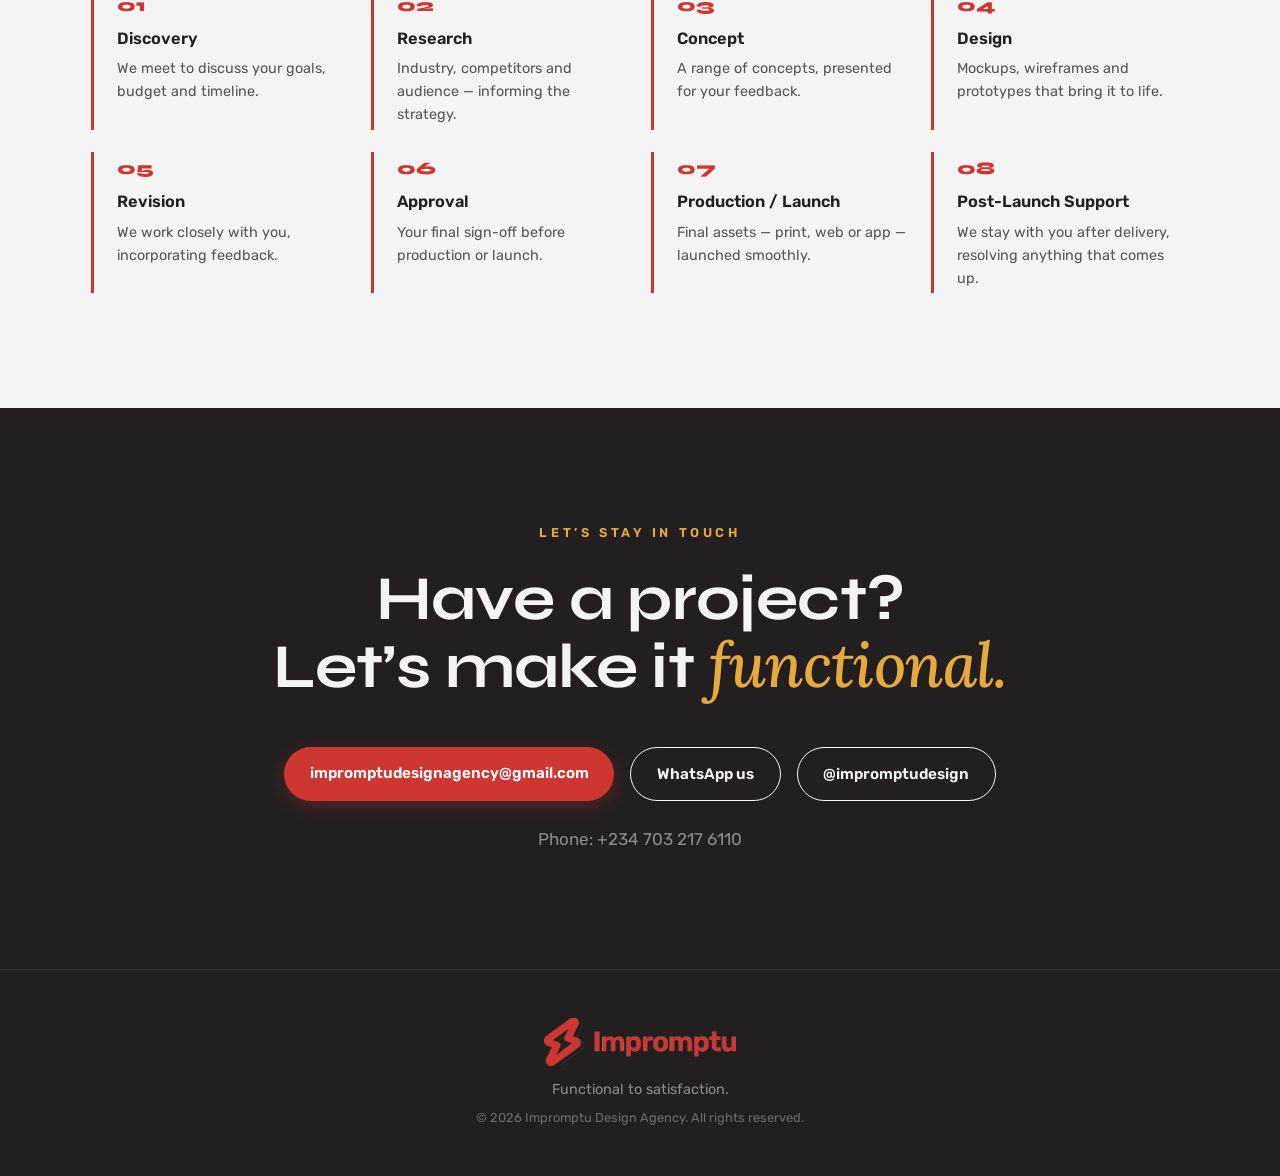
==== commit a9e1aaca: "Mobile hamburger menu: index.html" ====
--- a/index.html
+++ b/index.html
@@ -20,7 +20,7 @@
     <a class="brand" href="#top" aria-label="Impromptu Design Agency home">
       <img src="img/brand/logo-secondary.png" alt="Impromptu Design Agency">
     </a>
-    <div class="nav-links">
+    <div class="nav-links" id="navMenu">
       <a href="#about">About</a>
       <a href="#services">Services</a>
       <a href="work.html">Work</a>
@@ -28,6 +28,9 @@
       <a href="#contact">Contact</a>
       <a class="btn btn-crimson" href="mailto:impromptudesignagency@gmail.com">Start a project</a>
     </div>
+    <button class="hamburger" id="hamburger" aria-label="Menu" aria-expanded="false" aria-controls="navMenu">
+      <span></span><span></span><span></span>
+    </button>
   </nav>
 </header>
 
@@ -45,7 +48,7 @@
       <p class="hero-sub reveal">We create appropriate and functional visual representations of businesses — through brand strategy, creative design and digital development.</p>
       <div class="hero-cta reveal">
         <a class="btn btn-crimson" href="mailto:impromptudesignagency@gmail.com">Start a project</a>
-        <a class="btn btn-ghost" href="#work">See our work</a>
+        <a class="btn btn-ghost" href="work.html">See our work</a>
       </div>
       <div class="hero-note reveal">
         <span class="droplet" aria-hidden="true"><img src="img/brand/icon.png" alt=""></span>
--- a/css/style.css
+++ b/css/style.css
@@ -199,6 +199,19 @@
 .contact .btn-ghost:hover { background: var(--alabaster); color: var(--charcoal); }
 .contact-phone { margin-top: 1.6rem; color: var(--gray); }
 
+/* ---------- page hero & project pages ---------- */
+.page-hero { padding: clamp(3rem, 7vw, 5.5rem) 0 clamp(2rem, 4vw, 3rem); background: var(--white); }
+.page-hero .section-title { margin-bottom: 1.2rem; }
+.crumb { color: var(--crimson); text-decoration: none; font-weight: 600; }
+.crumb:hover { text-decoration: underline; }
+.project-desc { max-width: 720px; color: #4a4445; font-size: 1.05rem; }
+.project-gallery { background: var(--white); padding-top: 1rem; }
+.gallery { columns: 3 300px; column-gap: 1.4rem; }
+.gallery-item { break-inside: avoid; margin-bottom: 1.4rem; border-radius: 8px; overflow: hidden; background: var(--alabaster); }
+.gallery-item img { width: 100%; height: auto; transition: transform .45s ease; }
+.gallery-item:hover img { transform: scale(1.03); }
+@media (max-width: 640px) { .gallery { columns: 1; } }
+
 /* ---------- footer ---------- */
 .site-footer { background: var(--charcoal); border-top: 1px solid rgba(244,244,244,.1); padding: 3rem 0; color: var(--alabaster); }
 .footer-inner { text-align: center; }
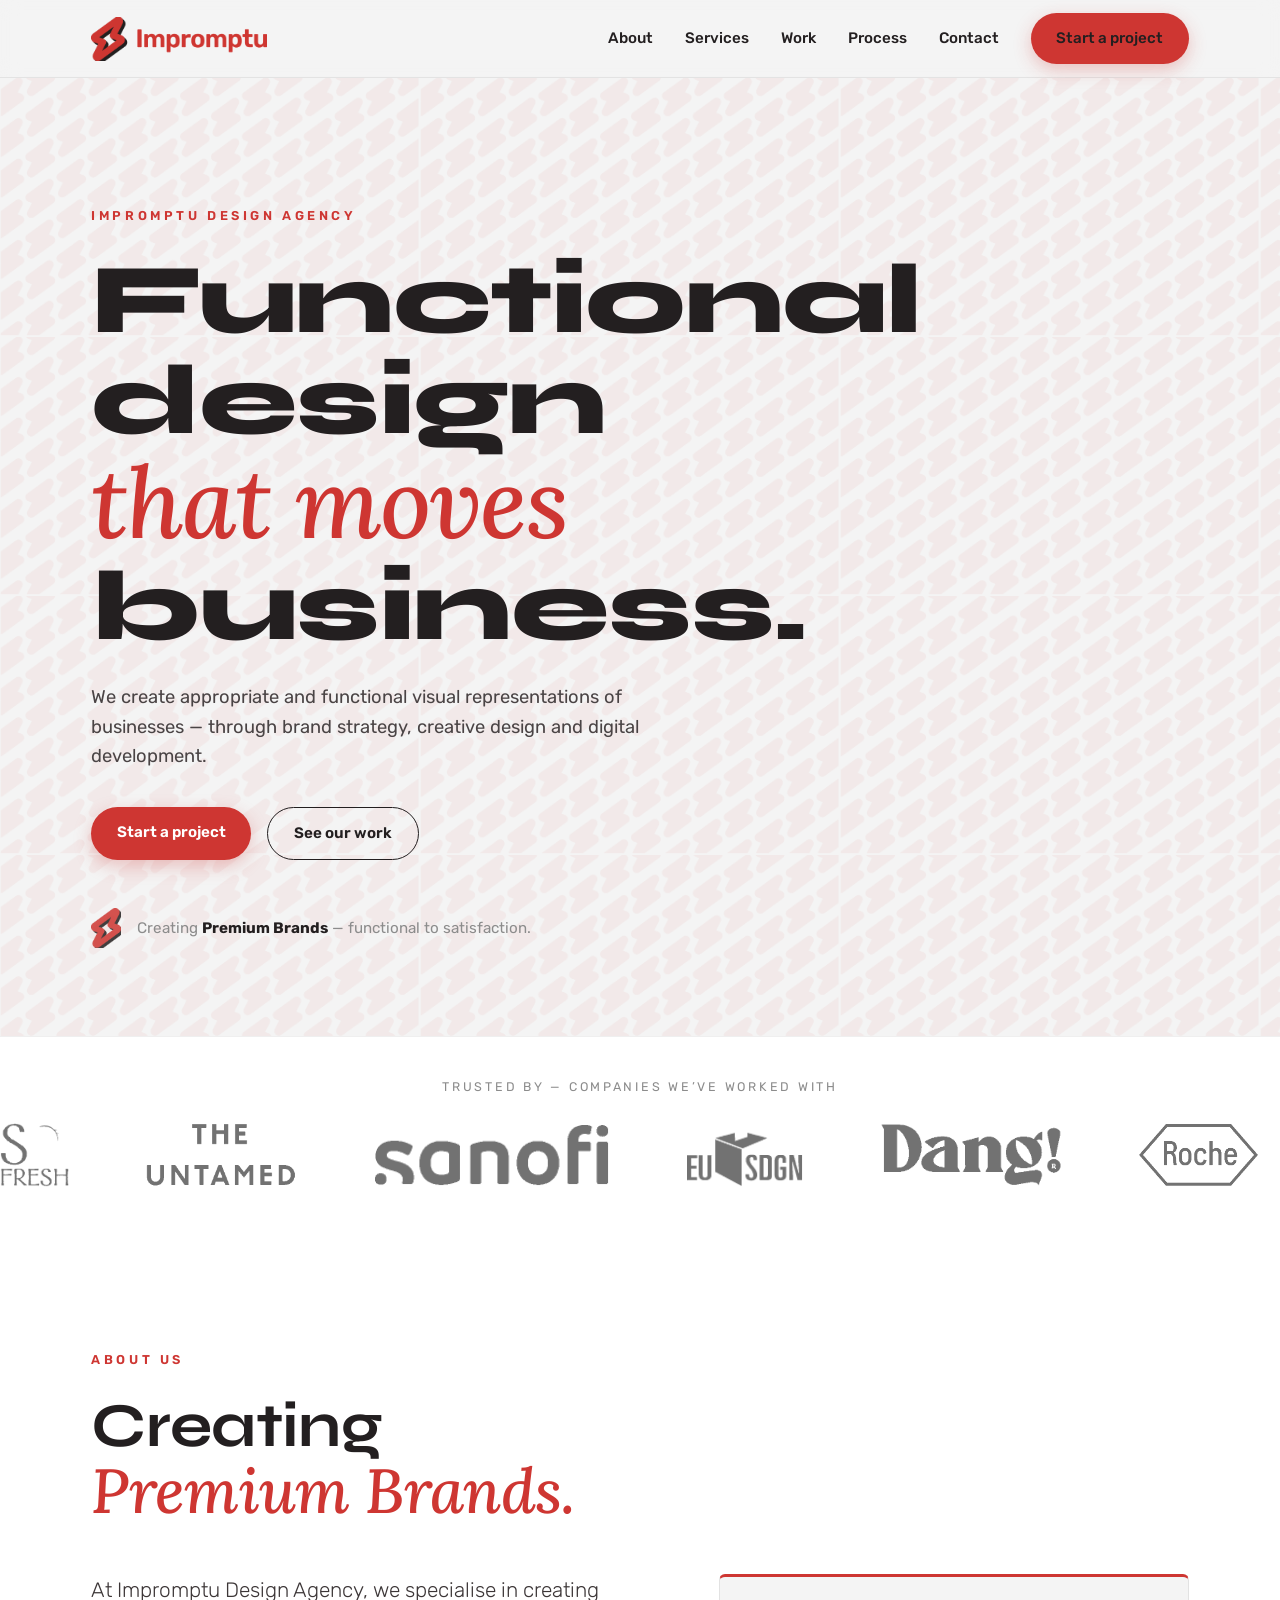
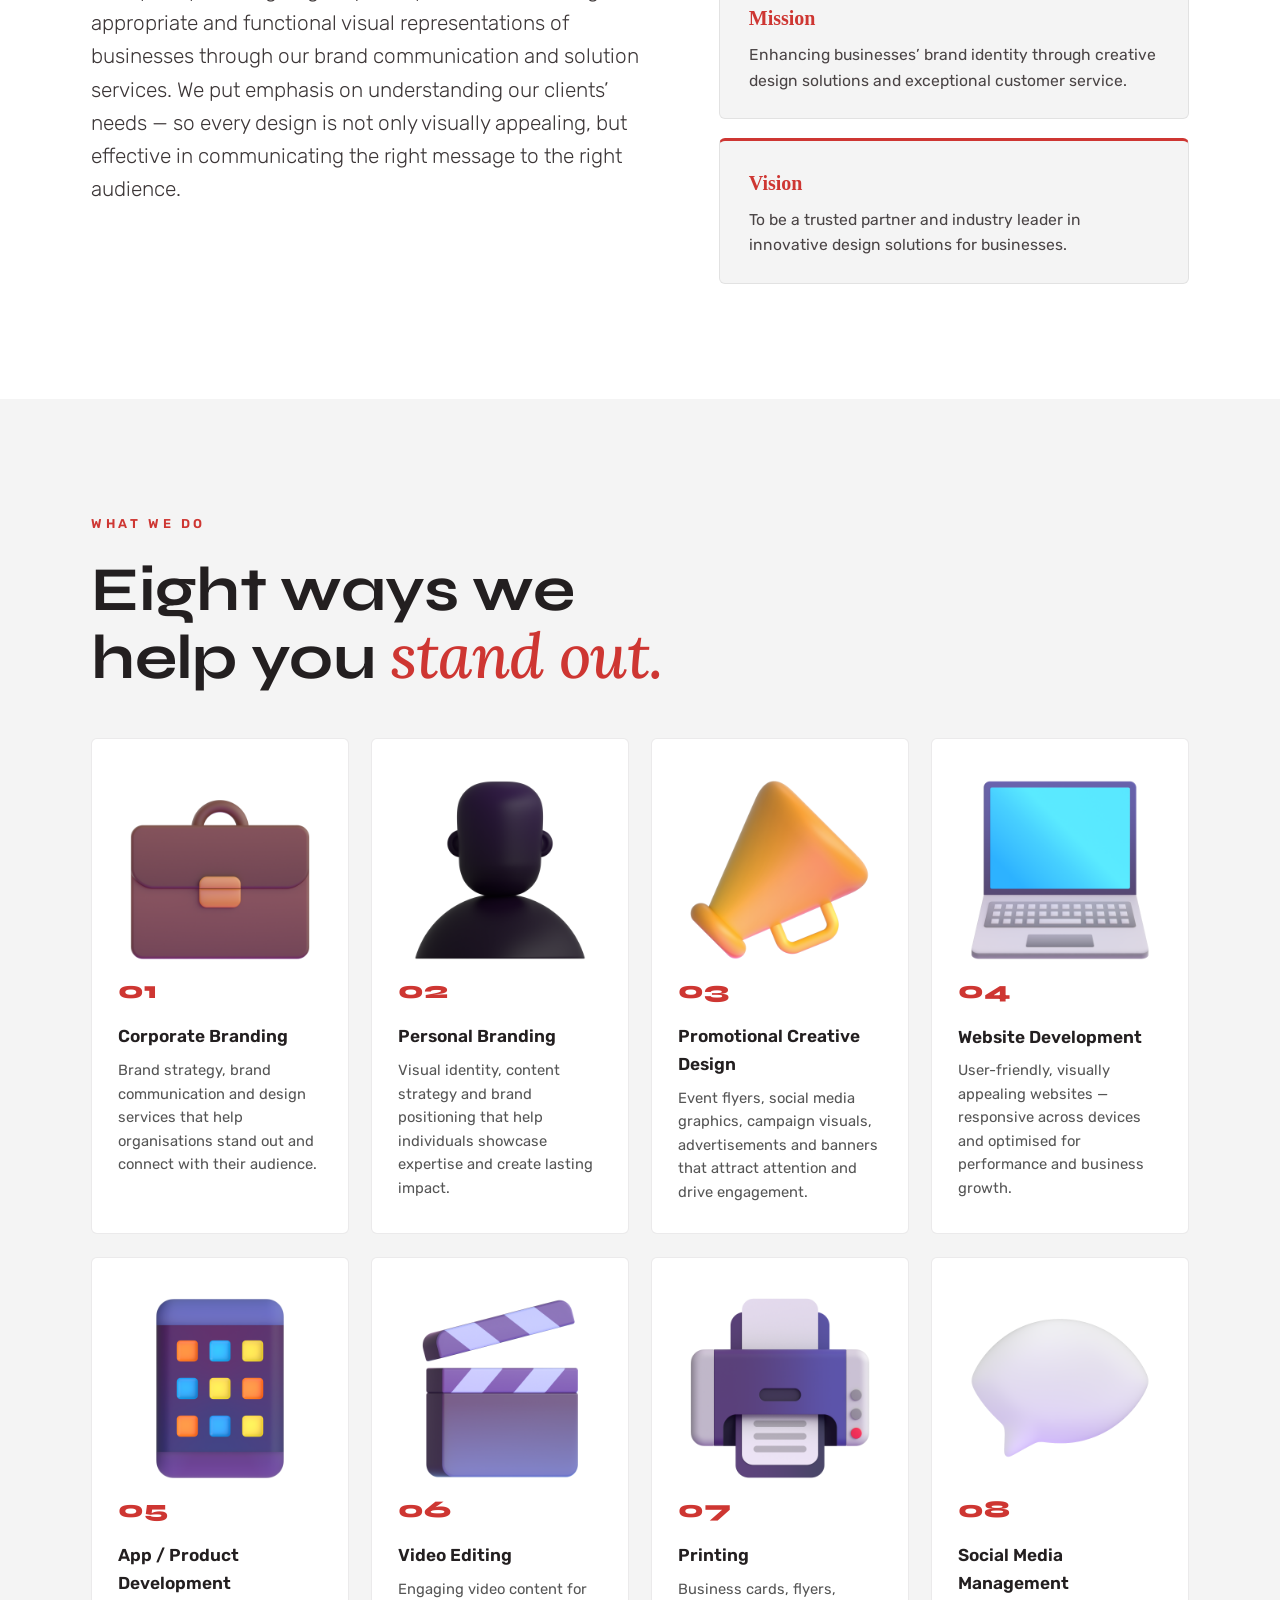
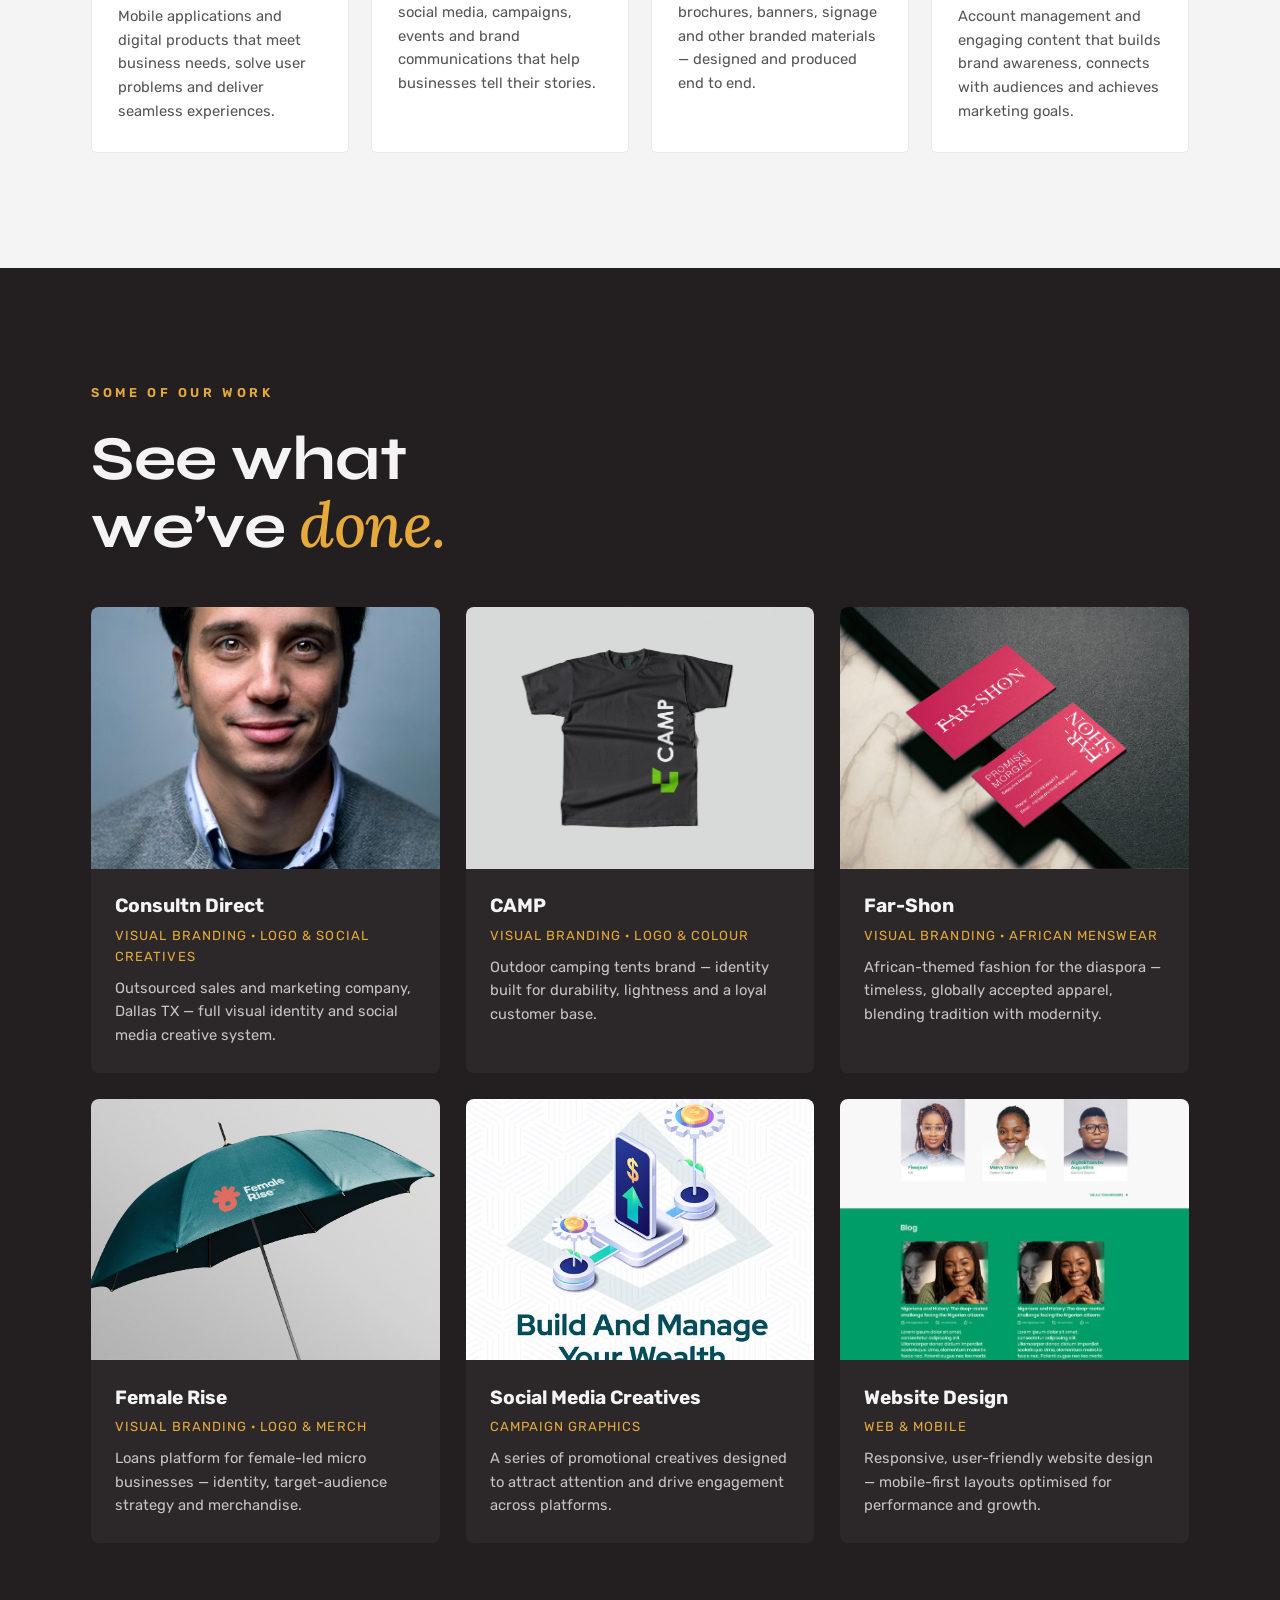
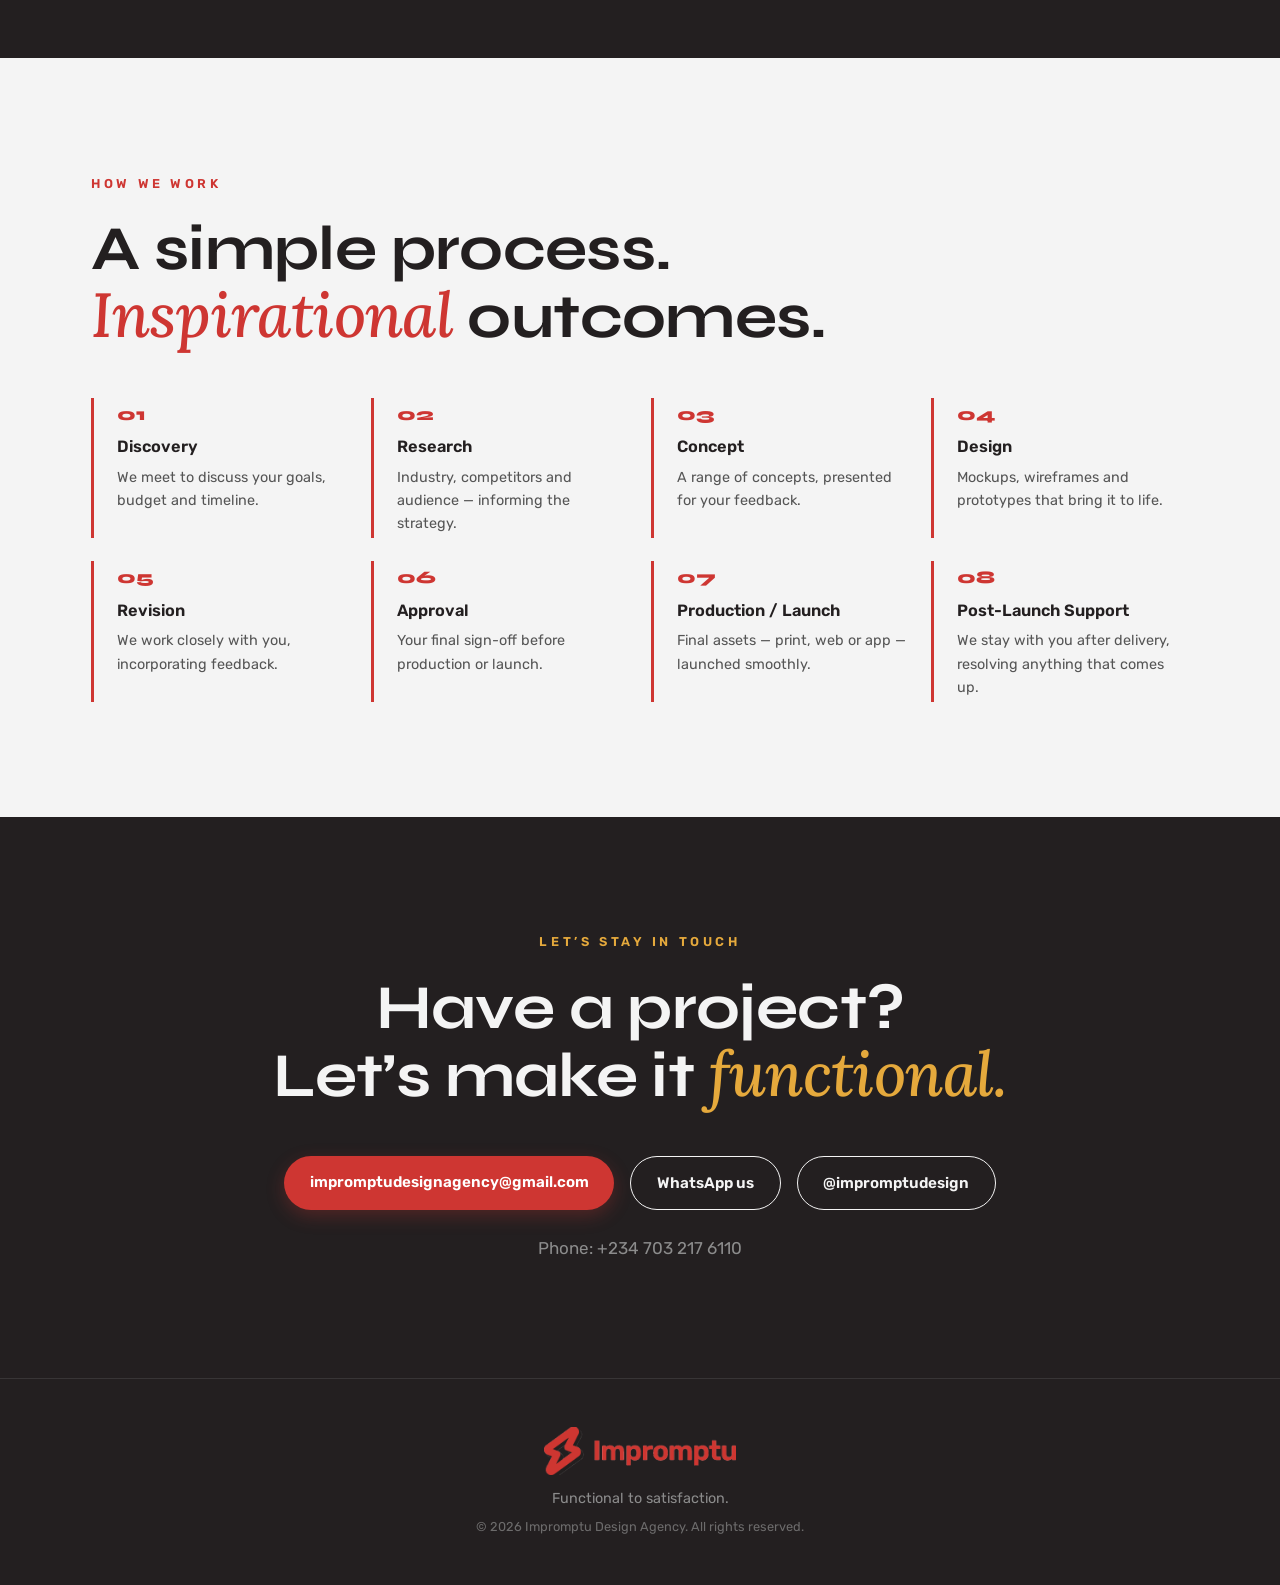
==== commit 59b3ba87: "3D service icons: index.html" ====
--- a/index.html
+++ b/index.html
@@ -130,41 +130,49 @@
       <h2 class="section-title reveal">Eight ways we<br>help you <em>stand out.</em></h2>
       <div class="services-grid">
         <article class="service reveal">
+          <span class="service-icon"><img src="img/icons/branding.png" alt=""></span>
           <span class="num">01</span>
           <h3>Corporate Branding</h3>
           <p>Brand strategy, brand communication and design services that help organisations stand out and connect with their audience.</p>
         </article>
         <article class="service reveal">
+          <span class="service-icon"><img src="img/icons/personal.png" alt=""></span>
           <span class="num">02</span>
           <h3>Personal Branding</h3>
           <p>Visual identity, content strategy and brand positioning that help individuals showcase expertise and create lasting impact.</p>
         </article>
         <article class="service reveal">
+          <span class="service-icon"><img src="img/icons/promo.png" alt=""></span>
           <span class="num">03</span>
           <h3>Promotional Creative Design</h3>
           <p>Event flyers, social media graphics, campaign visuals, advertisements and banners that attract attention and drive engagement.</p>
         </article>
         <article class="service reveal">
+          <span class="service-icon"><img src="img/icons/website.png" alt=""></span>
           <span class="num">04</span>
           <h3>Website Development</h3>
           <p>User-friendly, visually appealing websites — responsive across devices and optimised for performance and business growth.</p>
         </article>
         <article class="service reveal">
+          <span class="service-icon"><img src="img/icons/app.png" alt=""></span>
           <span class="num">05</span>
           <h3>App / Product Development</h3>
           <p>Mobile applications and digital products that meet business needs, solve user problems and deliver seamless experiences.</p>
         </article>
         <article class="service reveal">
+          <span class="service-icon"><img src="img/icons/video.png" alt=""></span>
           <span class="num">06</span>
           <h3>Video Editing</h3>
           <p>Engaging video content for social media, campaigns, events and brand communications that help businesses tell their stories.</p>
         </article>
         <article class="service reveal">
+          <span class="service-icon"><img src="img/icons/printing.png" alt=""></span>
           <span class="num">07</span>
           <h3>Printing</h3>
           <p>Business cards, flyers, brochures, banners, signage and other branded materials — designed and produced end to end.</p>
         </article>
         <article class="service reveal">
+          <span class="service-icon"><img src="img/icons/social.png" alt=""></span>
           <span class="num">08</span>
           <h3>Social Media Management</h3>
           <p>Account management and engaging content that builds brand awareness, connects with audiences and achieves marketing goals.</p>
--- a/css/style.css
+++ b/css/style.css
@@ -67,6 +67,19 @@
 .btn-ghost { border: 1.5px solid var(--charcoal); color: var(--charcoal); background: transparent; }
 .btn-ghost:hover { background: var(--charcoal); color: var(--alabaster); }
 
+/* ---------- hamburger ---------- */
+.hamburger {
+  display: none; flex-direction: column; justify-content: center; gap: 5px;
+  background: none; border: 0; cursor: pointer; padding: .6rem .4rem; z-index: 110;
+}
+.hamburger span {
+  display: block; width: 24px; height: 2.5px; border-radius: 2px;
+  background: var(--charcoal); transition: transform .3s ease, opacity .3s ease;
+}
+.hamburger.open span:nth-child(1) { transform: translateY(7.5px) rotate(45deg); }
+.hamburger.open span:nth-child(2) { opacity: 0; }
+.hamburger.open span:nth-child(3) { transform: translateY(-7.5px) rotate(-45deg); }
+
 /* ---------- hero ---------- */
 .hero {
   position: relative; overflow: hidden;
@@ -232,7 +245,22 @@
   .about-grid { grid-template-columns: 1fr; }
 }
 @media (max-width: 640px) {
-  .nav-links a:not(.btn) { display: none; }
+  .hamburger { display: flex; }
+  .nav { position: relative; }
+  .nav .btn { display: none; }
+  .nav-links {
+    display: none; position: absolute; top: 100%; left: 0; right: 0;
+    flex-direction: column; align-items: stretch; gap: 0;
+    background: var(--alabaster); border-bottom: 1px solid rgba(35,31,32,.1);
+    padding: .4rem var(--pad) 1.4rem; box-shadow: 0 18px 30px rgba(35,31,32,.10);
+  }
+  .nav-links.open { display: flex; }
+  .nav-links a:not(.btn) {
+    display: block; padding: .75rem 0; font-size: 1.1rem;
+    border-bottom: 1px solid rgba(35,31,32,.06);
+  }
+  .nav-links a:not(.btn)::after { display: none; }
+  .nav-links .btn { display: none; }
   .work-grid { grid-template-columns: 1fr; }
   .services-grid, .process-list { grid-template-columns: 1fr; }
   .hero-title { font-size: clamp(2.3rem, 11vw, 3.4rem); }
